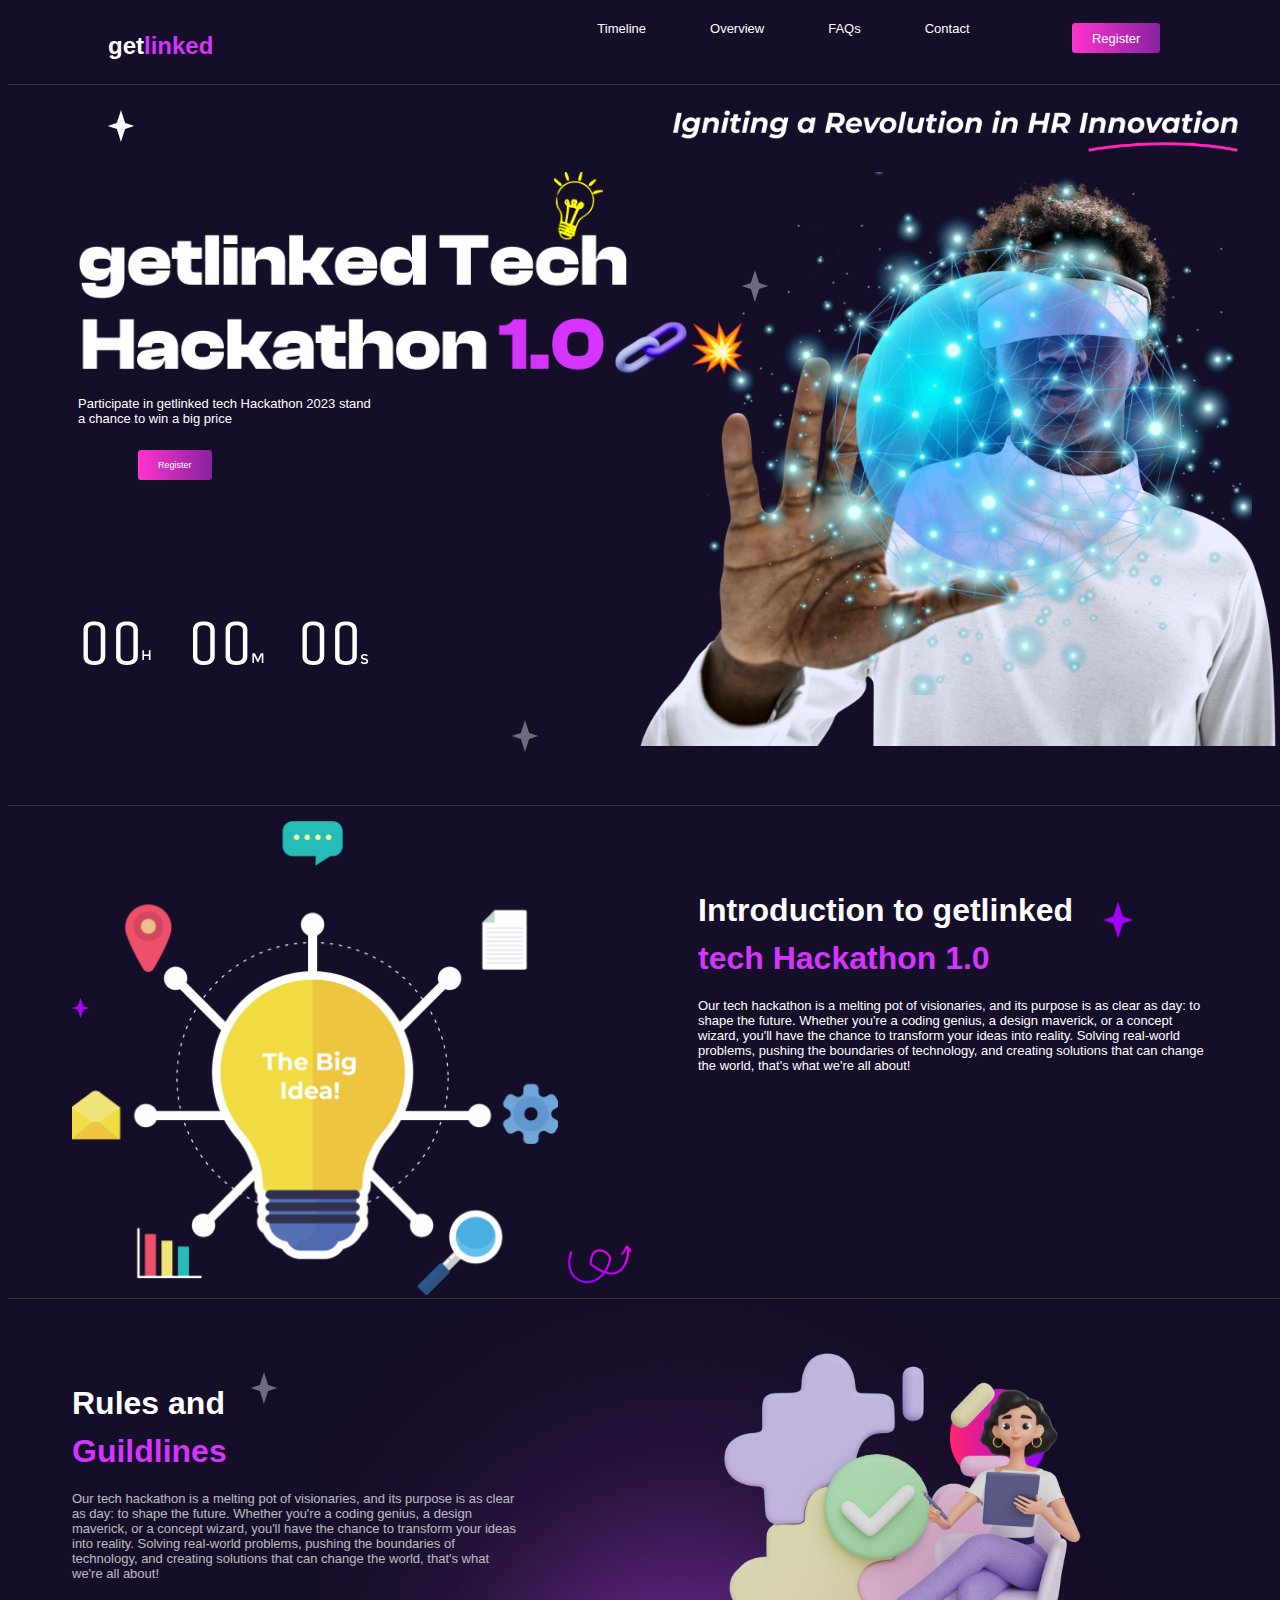
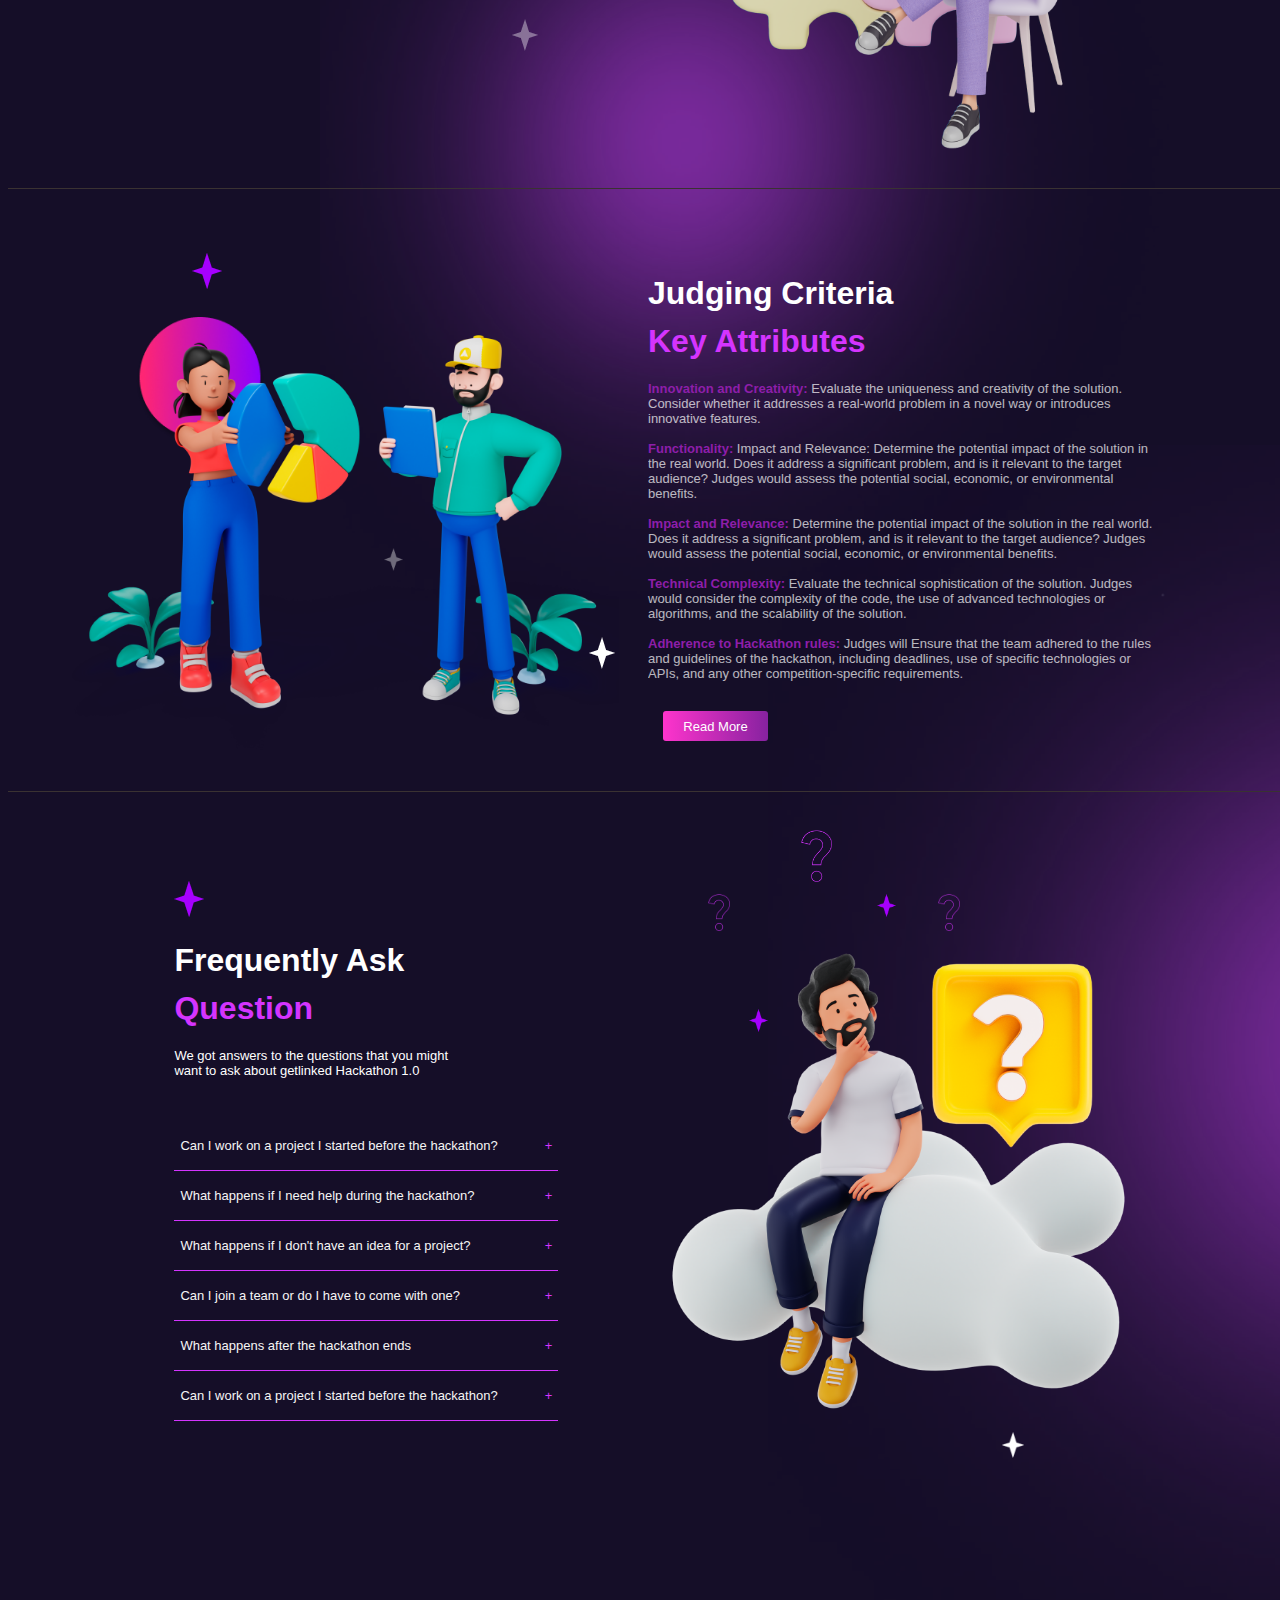
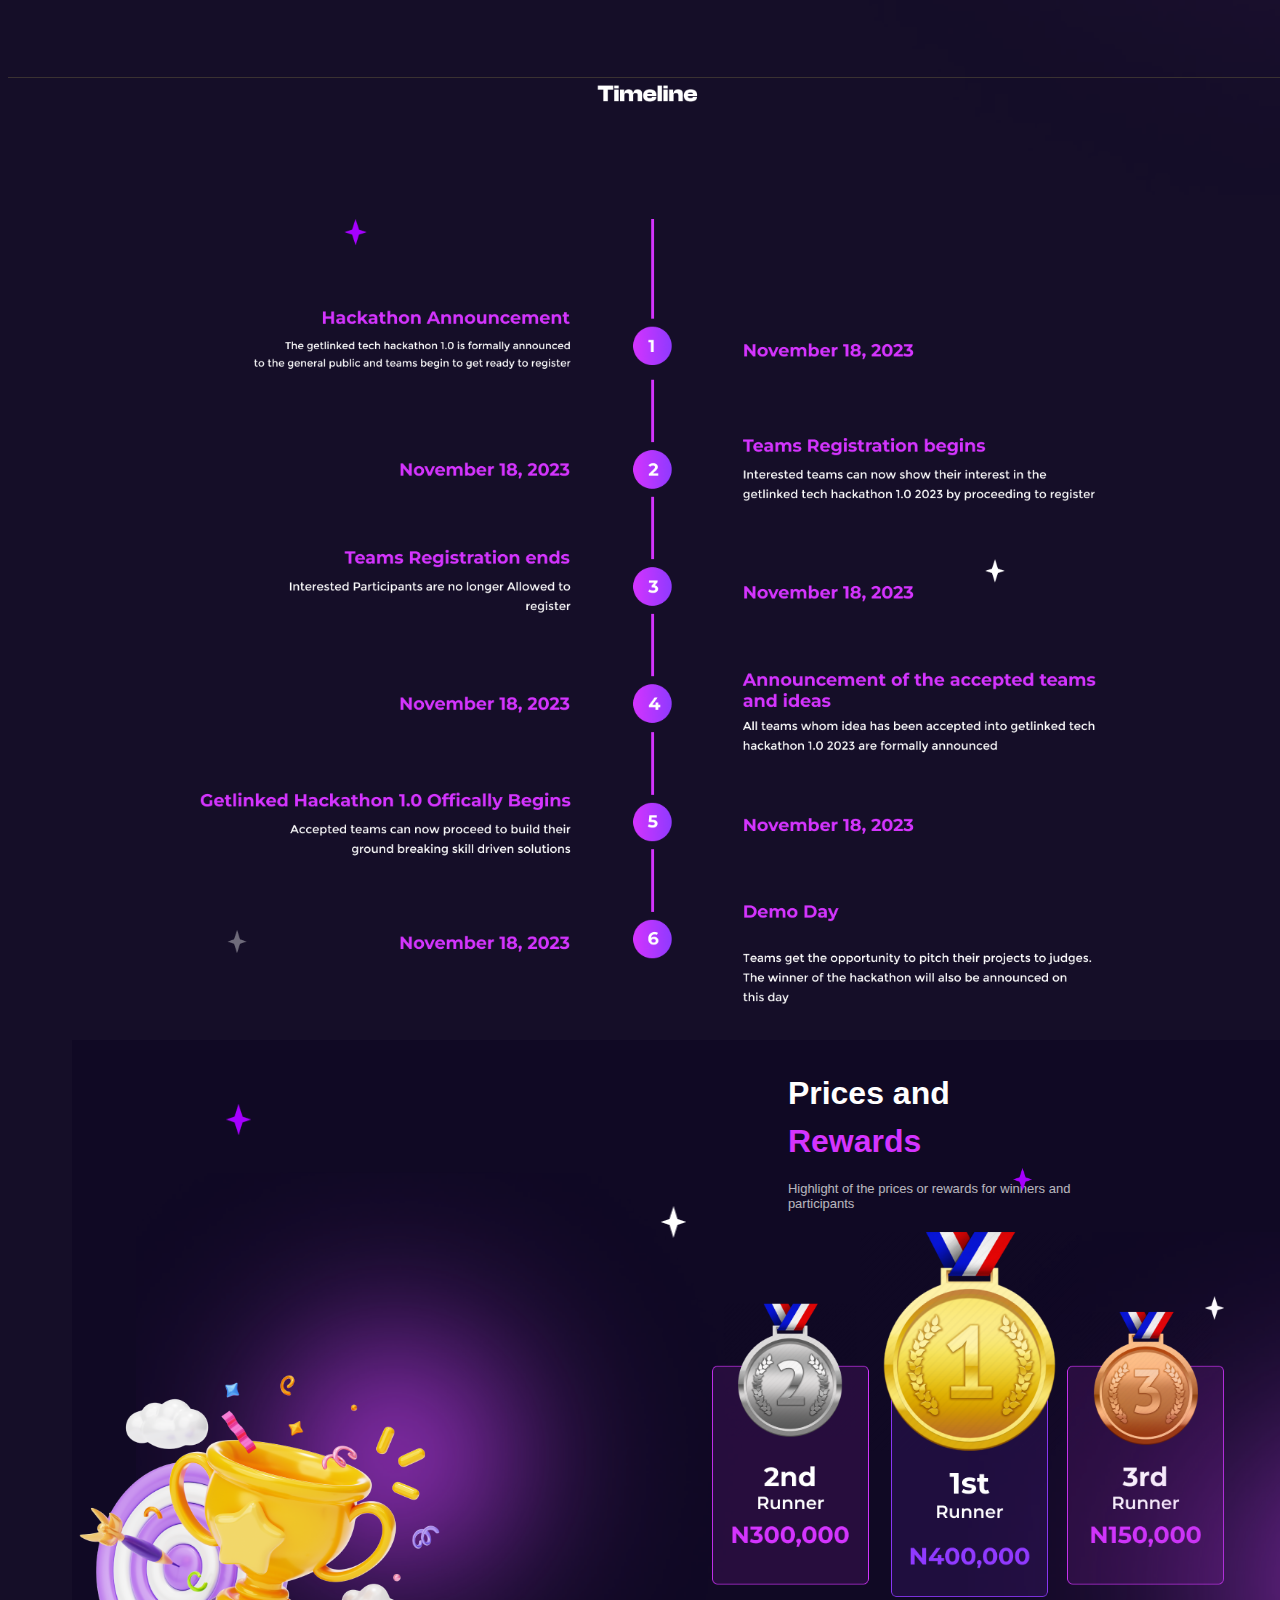
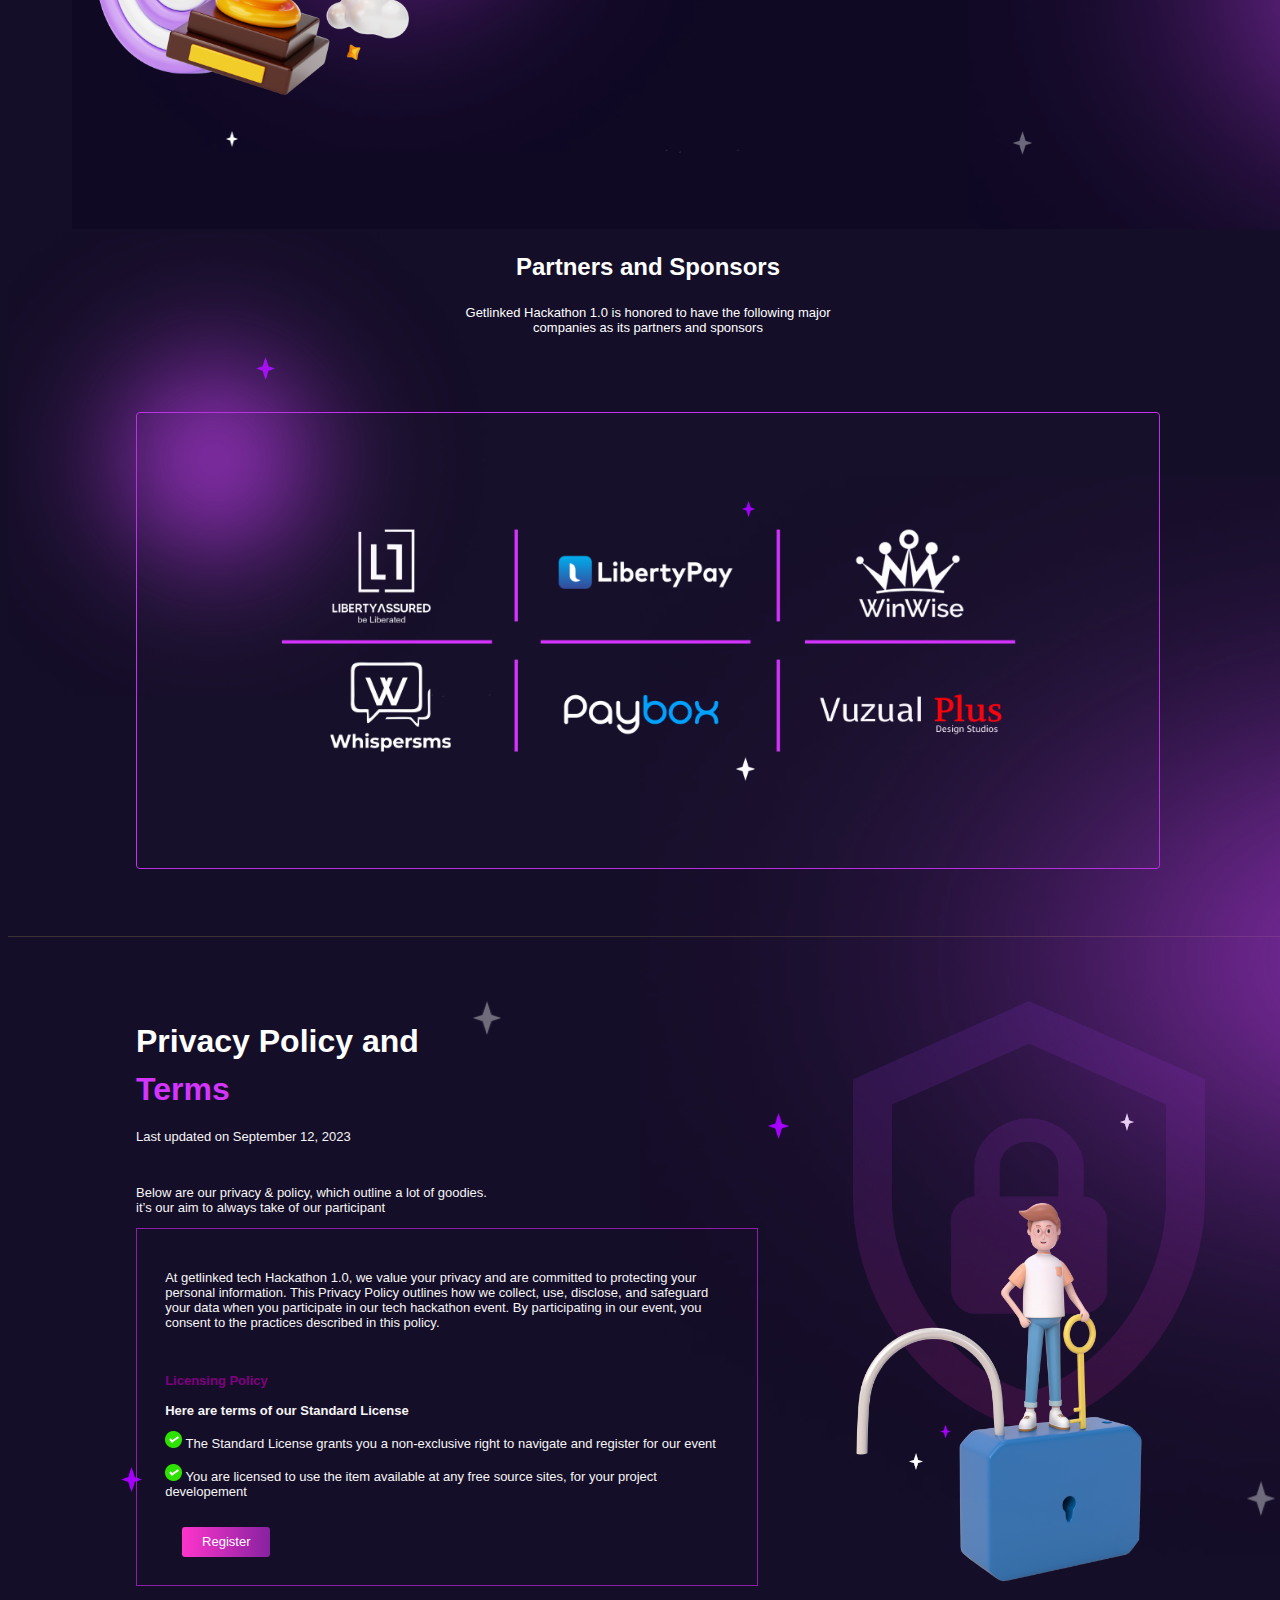
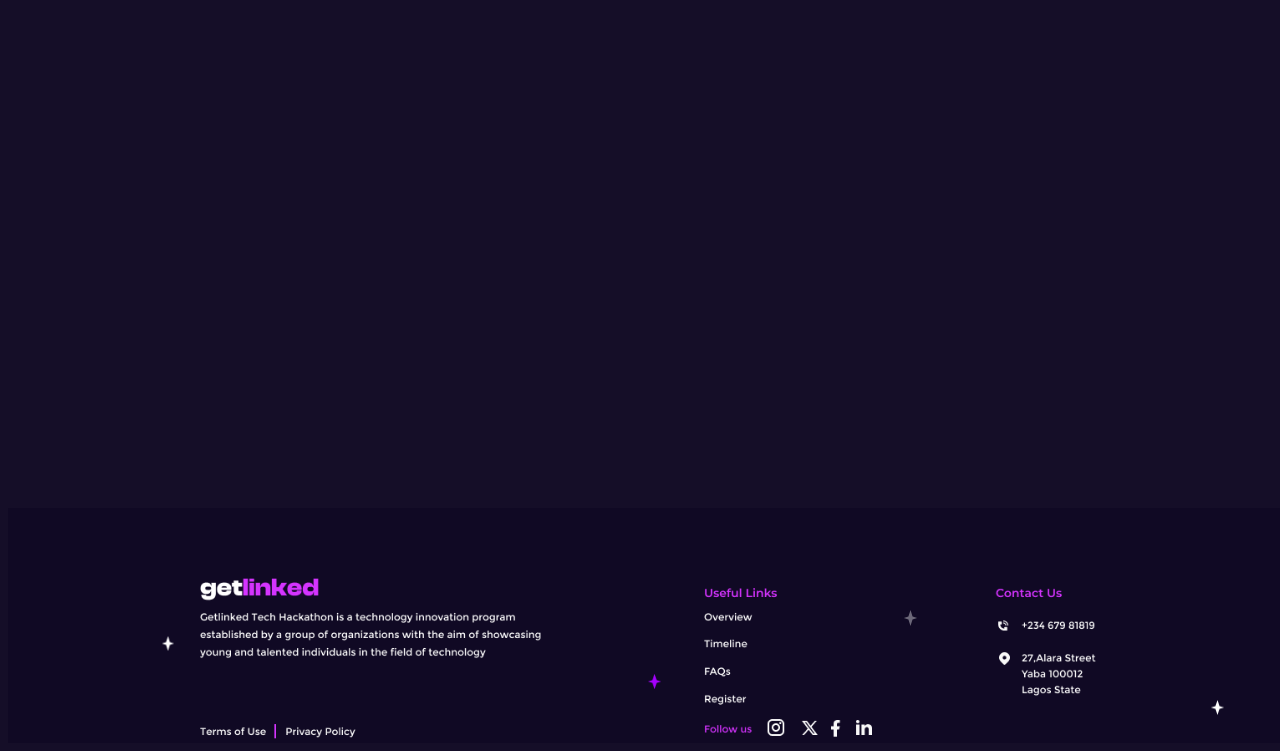
==== index.html @ 44801d58 "Update index.html" ====
<!DOCTYPE html>
<html lang="en">
<head>
    <meta charset="UTF-8">
    <meta name="viewport" content="width=device-width, initial-scale=1.0">
    <title>getlinked</title>
    <link rel="stylesheet" href="index.css">
</head>
<body>
  <Nav class="myNav">
<p class="title">get<span class="title-ext">linked</span></p>
<p id="Timeline">Timeline</p>
<p id="Overview">Overview</p>
<p id="FAQs">FAQs</p>
<p id="Contact">Contact</p>
<button id="Register">Register</button>
<img src="/images/Vector (1).png" id="menu"/>
  </Nav>
  <div class="afterNav--1">
    <span>
    <img src="/images/Igniting a Revolution in HR Innovation.png" class="afterNav--1-img-1"/>
    <img src="/images/star (2).png"/>
   </span><br>
    <img src="/images/Vector 4.png" width="150px" style="float:right" id="vector1"/>
  </div>

  <div class="afterNav--2">
    <img src="/images/Image 1.png" class="afterNav--2--img1"/>
    <img src="/images/man-wearing-smart-glasses-touching-virtual-screen 1.png" class="afterNav--2--img2"/>
    <img src="/images/Title.png" class="afterNav--2--img3"/>
    <p class="afterNav--2--para1">
        Participate in getlinked tech Hackathon 2023 stand<br>
        a chance to win a big price
    </p>
    <button id="afterNav--2--btn1">Register</button><br>
    <img src="/images/star (1).png" class="afterNav--2--img5"/>
    <img src="/images/star (1).png" class="afterNav--2--img6"/>
    <img src="/images/Countdown time.png" class="afterNav--2--img4"/>
  </div>


  <div class="afterNav--3">
<span class="afterNav--3--span1">   
<p class="afterNav--3--para1">Introduction to getlinked <img src="/images/star pu.png" class="afterNav--3--img3"/>
<p class="afterNav--3--para2">tech Hackathon 1.0</p></p>
<p class="afterNav--3--para3">Our tech hackathon is a melting pot of visionaries, and its purpose is as
    clear as day: to shape the future. Whether you're a coding genius, a 
    design maverick, or a concept wizard, you'll have the chance to transform 
    your ideas into reality. Solving real-world problems, pushing the boundaries
    of technology, and creating solutions that can change the world,
    that's what we're all about!</p>
</span>
<img src="/images/star pu.png" class="afterNav--3--img-1"/>
<img src="/images/The big idea.png" class="afterNav--3--img1"/>
<img src="/images/arrow.png" class="afterNav--3--img2"/>
  </div>

  <div class="afterNav--4">
    <span class="afterNav--4--span1">   
        <p class="afterNav--4--para1">Rules and <img src="/images/star (1).png" class="afterNav--4--img1"/>
        <p class="afterNav--4--para2">Guildlines</p></p>
        <p class="afterNav--4--para3">
            Our tech hackathon is a melting pot of visionaries, and its purpose is as
            clear as day: to shape the future. Whether you're a coding genius, a 
            design maverick, or a concept wizard, you'll have the chance to transform 
            your ideas into reality. Solving real-world problems, pushing the boundaries
            of technology, and creating solutions that can change the world,
            that's what we're all about! 
        </p>
        </span>
        <img src="/images/Purple-Lens-Flare-PNG (2).png" class="bgFade-1"/>
        <img src="/images/Ellipse 2.png" class="afterNav--4--img3"/>
        <img src="/images/7450159 1.png" class="afterNav--4--img2"/>
        <img src="/images/star (1).png" class="afterNav--4--img4"/>
    </div>

  <div class="afterNav--5">
    <span class="afterNav--5--span1">   
        <p class="afterNav--5--para1">Judging Criteria 
        <p class="afterNav--5--para2">Key Attributes</p></p>
        <strong class="strong">Innovation and Creativity:</strong>
        <span class="strong--para"> Evaluate the uniqueness and creativity of the
            solution. Consider whether it addresses a real-world problem in a novel 
            way or introduces innovative features.</span><br><br>
        <strong class="strong">Functionality:</strong>
        <span class="strong--para">
            Impact and Relevance: Determine the potential impact of the solution 
in the real world. Does it address a significant problem, and is it relevant 
to the target audience? Judges would assess the potential social, 
economic, or environmental benefits.
        </span><br><br>
        <strong class="strong">Impact and Relevance:</strong>
        <span class="strong--para">
         Determine the potential impact of the solution 
            in the real world. Does it address a significant problem, and is it relevant 
            to the target audience? Judges would assess the potential social, 
            economic, or environmental benefits.  
        </span><br><br>
        <strong class="strong">Technical Complexity:</strong>
        <span class="strong--para">
Evaluate the technical sophistication of the solution. 
Judges would consider the complexity of the code, the use of advanced 
technologies or algorithms, and the scalability of the solution.
        </span><br><br>
        <strong class="strong">Adherence to Hackathon rules:</strong>
        <span class="strong--para">
Judges will Ensure that the team adhered 
to the rules and guidelines of the hackathon, including deadlines, use of 
specific technologies or APIs, and any other competition-specific requirements.
        </span><br><br>
        <button id="Register">Read More</button>
    </span>
    <img src="/images/star (1).png" class="afterNav--5--img5"/>
        <img src="/images/star pu.png" class="afterNav--5--img4"/>
        <img src="/images/Ellipse 2.png" class="afterNav--5--img1"/>
        <img src="/images/8046554 1.png" class="afterNav--5--img2"/>
        <img src="/images/star.png" class="afterNav--5--img3"/>
        <img src="/Purple-Lens-Flare-PNG (13).png" class="bgFade-2"/>
  </div>
  <div class="afterNav--6">
    <div class="afterNav--6-1">
        <img src="/images/star pu.png" class="afterNav--6--img1"/>
        <img src="/images/_.png" class="afterNav--6--img2"/>
        <img src="/images/_.png" class="afterNav--6--img3"/>
        <img src="/images/star pu.png" class="afterNav--6--img4"/>
        <img src="/images/_.png" class="afterNav--6--img5"/>
        <img src="/images/cwok_casual_21 1.png" class="afterNav--6--img6"/>
        <img src="/images/star.png" class="afterNav--6--img7"/>
</div>
    <div class="afterNav--6--span1"> 
        <img src="/images/star pu.png" class="afterNav--6--img(1)"/>  
        <p class="afterNav--6--para1">Frequently Ask 
        <p class="afterNav--6--para2">Question</p></p>
        <p class="afterNav--6--para3">We got answers to the questions that you might<br>
            want to ask about getlinked Hackathon 1.0</p><br><br>
            <span class="afterNav--6--para">
            <button class="afterNav--6--para4">Can I work on a project I started before the hackathon? <span class="plus">+</span></button>
            <button class="afterNav--6--para4">What happens if I need help during the hackathon?  <span class="plus">+</span></button>
            <button class="afterNav--6--para4">What happens if I don't have an idea for a project?  <span class="plus">+</span></button>
            <button class="afterNav--6--para4">Can I join a team or do I have to come with one?  <span class="plus">+</span></button>
            <button class="afterNav--6--para4">What happens after the hackathon ends  <span class="plus">+</span></button>
            <button class="afterNav--6--para4">Can I work on a project I started before the hackathon?  <span class="plus">+</span></button>
            </span>
        </div>
    
  </div>
  <div class="afterNav--7">
    <img src="/images/Timeline.png" class="afterNav--7--img1"/>
  </div>
  <div class="afterNav--8">
    <br><br>
    <div class="afterNav--8--div1">
<div class="afterNav--8--para">
        <p class="afterNav--5--para1">Prices and 
            <p class="afterNav--5--para2">Rewards</p></p>
            <p class="afterNav--4--para3">Highlight of the prices or rewards for winners and<br>
            participants
            </p><br>
            </div>
<img src="/images/9486889 1.png" class="afterNav--8--img1"/>
<img src="/images/Rewards.png" class="afterNav--8-img-2"/>
<img src="/images/Purple-Lens-Flare-PNG (2).png" class="bgFade-3"/>
<img src="/Purple-Lens-Flare-PNG (13).png" class="bgFade-51"/>
<img src="/images/star.png" class="star1"/>
<img src="/images/star.png" class="star2"/>
<img src="/images/star.png" class="star3"/>
<img src="/images/star pu.png" class="star4"/>
<img src="/images/star pu.png" class="star5"/>
<img src="/images/star (1).png" class="star6"/>
    </div>
    <img src="/images/Purple-Lens-Flare-PNG (2).png" class="bgFade-4"/>
    <img src="/images/star pu.png" id="star--1--8"/>
    </div>
    <div>
    <p class="sponsors">Partners and Sponsors</p>
    <p class="sponsors--1">Getlinked Hackathon 1.0 is honored to have the following major<br> 
        companies as its partners and sponsors</p>
        <img src="/Purple-Lens-Flare-PNG (13).png" class="bgFade-5"/>
  
  <div class="afterNav--9">
    <img src="/images/star pu.png" id="star--1--9"/>
    <img src="/images/star.png" id="star--2--9"/>
    <img src="/images/Partner and sponsors section.png" class="afterNav--9-img-1"/>
  </div>
  </div>
  <div class="afterNav--10">
    <img src="/images/star.png" id="star--7--10"/>
    <img src="/images/star (1).png" id="star--5--10"/>
    <img src="/images/star pu.png" id="star--1--10"/>

    <img src="/images/Vector.png" class="afterNav--10--img1"/>
    <p class="afterNav--5--para1">Privacy Policy and
        <p class="afterNav--5--para2">Terms</p></p>
        <img src="/images/08 1.png" class="afterNav--10--img2"/>
        <p>Last updated on September 12, 2023</p><br>

        <p>Below are our privacy & policy, which outline a lot of goodies.<br> 
            it’s our aim to always take of our participant</p>
        <div class="afterNav--10--div1">
            <p>
                At getlinked tech Hackathon 1.0, we value your privacy
and are committed to protecting your personal information.
This Privacy Policy outlines how we collect, use, disclose, 
and safeguard your data when you participate in our tech 
hackathon event. By participating in our event, you consent 
to the practices described in this policy.
            </p><br><br>
            <strong style="color: purple;">Licensing Policy</strong><br><br>
            <strong>Here are terms of our Standard License</strong>
            <p><img src="/images/list terms.png" class="list"/> The Standard License grants you a non-exclusive right to
                navigate and register for our event</p>

                <p><img src="/images/list terms.png" class="list"/> You are licensed to use the item available at any free source
                    sites, for your project developement</p>
                    <button id="Register">Register</button>
        </div>
        <img src="/images/star pu.png" id="star--2--10"/>
        <img src="/images/star pu.png" id="star--3--10"/>
        <img src="/images/star (1).png" id="star--4--10"/>
        <img src="/images/star.png" id="star--6--10"/>
  </div>


  <div class="afterNav--11">
    <img src="/images/star.png" id="star--1--11"/>
    <img src="/images/star.png" id="star--2--11"/>
    <img src="/images/star pu.png" id="star--3--11"/>
    <img src="/images/star (1).png" id="star--4--11"/>
<img src="/images/Footer contents.png" class="afterNav--11--img1"/><br>
<small>All rights reserved. &copy;getlinked Ltd.</small>
  </div>
</body>
</html>
---- index.css ----
*{
    color:whitesmoke;
    font-family:Arial, Helvetica, sans-serif;
    font-size: small;
}
body{
    background-color: #150E28;
    width: 100%;
    overflow-x: hidden;
}
body>div{
    max-width: 100%;
    overflow-y: hidden;
}
.myNav{
    display: flex;
    flex-direction: row;
    border-bottom: 0.001px solid rgb(58, 50, 50);
}
.title{
margin-left: 100px;
font-weight: bolder;
font-size: x-large;
color: #fff;


}
.title>span{
    color: #D434FE;
    font-size: x-large;
}
#Timeline, #Overview, #FAQs, #Contact, #Register{
    margin-right: 5%;
    color:#fff
}
#Timeline{
    margin-left: 30%;
}
#Register{
    padding-left: 20px;
    padding-right: 20px;
    height: 30px;
    margin-top: 15px;
    background-image: linear-gradient(
        90deg,
        #fe34cc,
        #8722a0
    );
    border: none;
    border-radius: 3px;
    margin-left:3% ;
}
.afterNav--1{
    margin-top: 25px;
    margin-left: 100px;
    padding-right: 50px;
    line-height: 0.1;
}
.afterNav--1-img-1{
    float:right;
    width:50%;
}
.afterNav--2--img6{
    position: absolute;
    left: 40%;
    top:80%;
}
.afterNav--2{
    /*background-image: url("/images/man-wearing-smart-glasses-touching-virtual-screen\ 1.png");
    background-position: right;
    background-repeat: no-repeat;
    background-size: 40%;
    padding-top: 200px;*/
    padding-top: 20px;
    padding-left: 70px;
    border-bottom: 0.001px solid rgb(58, 50, 50);
  
}
.afterNav--2--img1{
    width: 45%;
    height: auto;
    float: right;
    z-index: 1;
    position: inherit;
    margin-right: 3%;
    
    
}
.afterNav--2--img2{
    width: 50%;
    height: auto;
    position: absolute;
    right:0;
    z-index: -1;
}
.afterNav--2--img3{
    width:52%;
    height: auto;
    z-index: -2;
    position: absolute;
}
.afterNav--2--img5{
    position: absolute;
    width: 2%;
    right: 40%;
    z-index: 4;
    top:30%;

}
#afterNav--2--btn1{
    padding-left: 20px;
    padding-right: 20px;
    height: 30px;
    background-image: linear-gradient(
        90deg,
        #fe34cc,
        #8722a0
    );
    border: none;
    border-radius: 3px;
    z-index: -1;
    margin-top: 23%;
    margin-left:60px ;
    color: #fff;
    font-size: xx-small;
}
.afterNav--2--para1{
    color: #fff;
    z-index: 1;
   margin-top: 17.5%;
   font-size: small;
   position: absolute;
}
.afterNav--2--img4{
    margin-top: 10%;
    margin-bottom: 9.6%;
}
.afterNav--3--span1{
   max-width: 40%;
   position: absolute;
   right: 70px;
   margin-top: 5%;
}
.afterNav--3--para2, .afterNav--4--para2, .afterNav--5--para2, .afterNav--6--para2{
    color: #D434FE;
}
.afterNav--3--para1,.afterNav--3--para3, .afterNav--4--para1, .afterNav--4--para3, .afterNav--5--para1,.afterNav--6--para1,.afterNav--6--para3{
    color: #fff;
}
.afterNav--3--para1,.afterNav--3--para2, .afterNav--4--para1, .afterNav--4--para2, .afterNav--5--para1, .afterNav--5--para2,
.afterNav--6--para1, .afterNav--6--para2{
    font-weight: bolder;
    font-size: xx-large;
    line-height: 0.5;
}
.afterNav--3--img-1{
    position: absolute;
    margin-top: 15%;
    width: 1.3%;
}
.afterNav--3--img1{
    width:40%;
    height: 60%;
    padding-top: 15px;
}
.afterNav--3--img3{
    position: absolute;
    right: 15%;
}
.afterNav--3{
    border-bottom: 0.001px solid rgb(58, 50, 50);
    padding-left: 5%;
}
.afterNav--4--span1{
    max-width: 35%;
    position: absolute;
    margin-top: 5%;
 }
.afterNav--4{
    border-bottom: 0.1px solid rgb(58, 50, 50);
    padding-left: 5%;
 }
 .afterNav--4--img1{
    position: absolute;
    top:4%;
    left: 40%;
 }
 .afterNav--4--img2{
margin-left: 50%;
width:40%;
height: auto;
 }
 .afterNav--4--img3{
    position: absolute;
    z-index: -3;
    right: 18%;
    margin-top: 7%;
    width: 8%;
 }
 .afterNav--4--img4{
    position: absolute;
    z-index: 4;
    left: 40%;
    margin-top: 25%;
 }
 .afterNav--4--para3{
font-family:Arial, Helvetica, sans-serif;
opacity: 0.7;
     }
 .afterNav--5--span1{
position:absolute;
width: 40%;
margin-left:45%;
max-width: 60%;
margin-top: 5%;
padding-right: 5%;
 }
.strong{
    color: #8e1eaa;
    font-weight: bold;
}
.strong--para{
    color: #fff;
    opacity: 0.7;
}
.afterNav--5--img1{
    position: absolute;
    z-index: -1;
    margin-left: 5%;
    margin-top: 10%;
    width: 10%;
}
.afterNav--5--img2{
    margin-top: 12%;
    width: 45%;
}
.afterNav--5{
    border-bottom: 0.1px solid rgb(58, 50, 50);
    padding-left: 5%;
}
.afterNav--5--img3{
    margin-top: 35%;
    left:46%;
    position: absolute;
    z-index: 4;
}
.afterNav--5--img4{
    position: absolute;
    z-index: 4;
    left:15%;
    margin-top: 5%;
}
.afterNav--5--img5{
    position: absolute;
    z-index: 4;
    left:30%;
    margin-top: 28%;
    width: 1.5%;
}
.afterNav--6--span1{
    width: 30%;
    margin-left: 13%;
    margin-top: 7%;
    height: 50%;
    margin-bottom: 20%;
 }
 .afterNav--6--img6{
    width: 40%;
    height: auto;
    margin-right: 10%;
    margin-top: 10%;
    float: right;
 }

 .afterNav--6--img1{
    position: absolute;
    right: 40%;
    margin-top: 17%;
    width: 1.5%;
    height: auto;
 }
 .afterNav--6--img2{
    position: absolute;
    right: 43%;
    margin-top: 8%;
    width:1.7%;
 }
 .afterNav--6--img3{
    position: absolute;
    right: 35%;
    margin-top: 3%;
    width:2.4%; 
 }
 .afterNav--6--img4{
    position: absolute;
    right: 30%;
    margin-top: 8%;
    width: 1.5%;
    height: auto; 
 }
 .afterNav--6--img5{
    position: absolute;
    right: 25%;
    margin-top: 8%;
    width: 1.7%;
    height: auto;
 }
 .afterNav--6--para{
    color: #fff;
 }
 .afterNav--6--img7{
    position: absolute;
    right: 20%;
    margin-top: 50%;
    width: 1.7%;
    height: auto;
 }
 .afterNav--7{
    border-top: 0.1px solid rgb(58, 50, 50);
 }

.afterNav--7--img1{
    width: 70%;
    margin-left: 15%;
}
.afterNav--8--div1{
    background-color: #100924;
    width: 100%;
    margin-left: 5%;
    z-index: -4;
    position: sticky;

}
.afterNav--8{
    overflow-x: hidden;
}
.sponsors{
    font-weight: bolder;
    color: #fff;
    text-align: center;
    font-size: x-large;
}
.sponsors--1{
    font-size: small;
    text-align: center;
    color: #fff;
}
.bgFade-1{
    width: 70%;
    height: 100%;
    z-index: -3;
    position: absolute;
    left: 25%;
    margin-bottom: 70%;
   
}
.bgFade-2{
    width: 40%;
    height: 150%;
    z-index: -3;
    position: absolute;
   right: 0;
   margin-top: 20%;
}
.bgFade-3{
    z-index: -3;
    position: absolute;
    left: 0;
    width: 50%;
    margin-left: 5%;
    margin-top: 10%;
   
}
.bgFade-4{
    z-index:3;
    position: absolute;
    width: 40%;

    
}
.bgFade-5{
    z-index:3;
    width: 50%;
    height: 120%;
    right: 0;
    position: absolute;
    margin-top: 10%;
}
.bgFade-51{
    position: absolute;
    z-index:3;
    width: 30%;
    height: 100%;
    right: 0;
    margin-top: 15%;
}
.afterNav--8--img1{
    width: 30%;
    height: auto;
    margin-top:25% ;
}
.afterNav--6--para4{
    background-color: inherit;
    border: none;
    height: 50px;
    border-bottom: 1px solid #D434FE;
    outline: none;
    width: 100%;
    text-align: left;
}
.plus{
    color: #D434FE;
    float:right;
}
.afterNav--8-img-2{
    margin-top: 15%;
    width: 40%;
    height: auto;
    float: right;
    margin-right: 10%;
}
.afterNav--8--para{
    margin-top: 1%;
    position: absolute;
    right: 22%;
}
.afterNav--8--div1{
    padding-bottom: 10%;
}
.afterNav--9-img-1{
    width: 80%;
    margin-left: 10%;
    margin-top: 5%;
}
.afterNav--9{
    border-bottom: 0.1px solid rgb(58, 50, 50);
    padding-bottom: 5%; 
}
.afterNav--11--img1{
    margin-top: 5%;
    width: 70%;
    margin-left: 15%;
}
.afterNav--10--div1{
    border:1px solid #8e1eaa;
    width: 40%;
    padding: 2%;
    position: absolute;
}
.afterNav--10{
    padding-left: 10%;
    margin-bottom: 40%;
   
}
.afterNav--10--img2{
    z-index: 2;
    width: 25%;
    float: right;
    height: auto;
    margin-right: 20%;
    margin-top: 3%;
}
.afterNav--10--img1{
    position: absolute;
    z-index: -2;
    width: 25%;
    right:0;
    height: auto;
    margin-right: 15%;
}
.afterNav--10{
    margin-top: 5%;
    max-height: 2%;
    overflow-y: hidden;
    position: relative;
    width: 100%;
}
.afterNav--11{
    background-color: #100924;
    height: 2%;
    overflow-y: hidden;
    position: relative;
    width: 100%;
}
.star6{
    position: absolute;
    width: 1.5%;
    right: 25%;
    margin-top: 54%;
}
.star1{
    position: absolute;
    width: 1%;
    left: 12%;
    margin-top: 54%;
}
.star2{
    position: absolute;
    width: 2%;
    left: 46%;
    margin-top: 13%;
}
.star4{
    position: absolute;
    width: 1.5%;
    right: 25%;
    margin-top: 10%;
    z-index: 2;
}
.star5{
    position: absolute;
    width: 2%;
    left: 12%;
    margin-top: 5%;
}
.star3{
    position: absolute;
    width: 1.5%;
    right: 10%;
    margin-top: 20%;
}
#star--1--8{
    position: absolute;
    width: 1.5%;
    left: 20%;
    margin-top: 10%;
}
#star--1--9{
    position: absolute;
    width: 1%;
    right: 41%;
    margin-top: 12%;
    z-index: 2;
}
#star--2--9{
    position: absolute;
    width: 1.5%;
    right: 41%;
    margin-top: 32%;
    z-index: 2;
}
#star--6--10{
    position: absolute;
    width: 1%;
    right: 35%;
    margin-top: 16%;
    z-index: 2;   
}
#star--7--10{
    position: absolute;
    width: 1%;
    right: 20%;
    margin-top: 8%;
    z-index: 2;   
}
#star--5--10{
    position: absolute;
    width: 2%;
    left: 33%;
    margin-top: 0;
    z-index: 2; 
}
#star--1--10{
    position: absolute;
    width: 1.5%;
    left: 54%;
    margin-top: 8%;
    z-index: 2; 
}
#star--2--10{
    position: absolute;
    width: 0.8%;
    right: 33%;
    margin-top: 14%;
}
#star--3--10{
    position: absolute;
    width: 1.5%;
    left: 8%;
    margin-top: 17%;
}
#star--4--10{
    position: absolute;
    width: 2%;
    right: 10%;
    margin-top: 18%;
}
#star--1--11{
    position: absolute;
    width: 1%;
    left: 12%;
    margin-top: 10%;
}
#star--2--11{
    position: absolute;
    width: 1%;
    right: 5%;
    margin-top: 15%;
}
#star--3--11{
    position: absolute;
    width: 1%;
    left: 50%;
    margin-top: 13%;
}
#star--4--11{
    position: absolute;
    width: 1%;
    left: 70%;
    margin-top: 8%;
}
small{
    position: absolute;
    margin-left: 43%;
    font-size: x-small;
    margin-bottom: 2%;
}
#menu{
    display: none;
}
@media(max-width:650px){
    .myNav{
        display: flex;
        flex-direction: row;
        border-bottom: 0.001px solid rgb(58, 50, 50);
        width: 100%;
        overflow-x: hidden;
    } 
    #Timeline, #Overview, #FAQs, #Contact, #Register{
        display: none;
    }
    #menu{
        display: block;
        position:absolute;
        right: 5%;
        width:10%;
        margin-top:5%;
    }
    .afterNav--1-img-1{
    float:right;
    width:80%;
    margin-right:10%;
}
#vector1{
    width:30%;
    float:right;
    margin-right:10%
}
    .afterNav--2--img3{
    width:75%%;
    height: auto;
    z-index: -2;
    position: absolute;
    margin-left:12.5%;
}
    
}
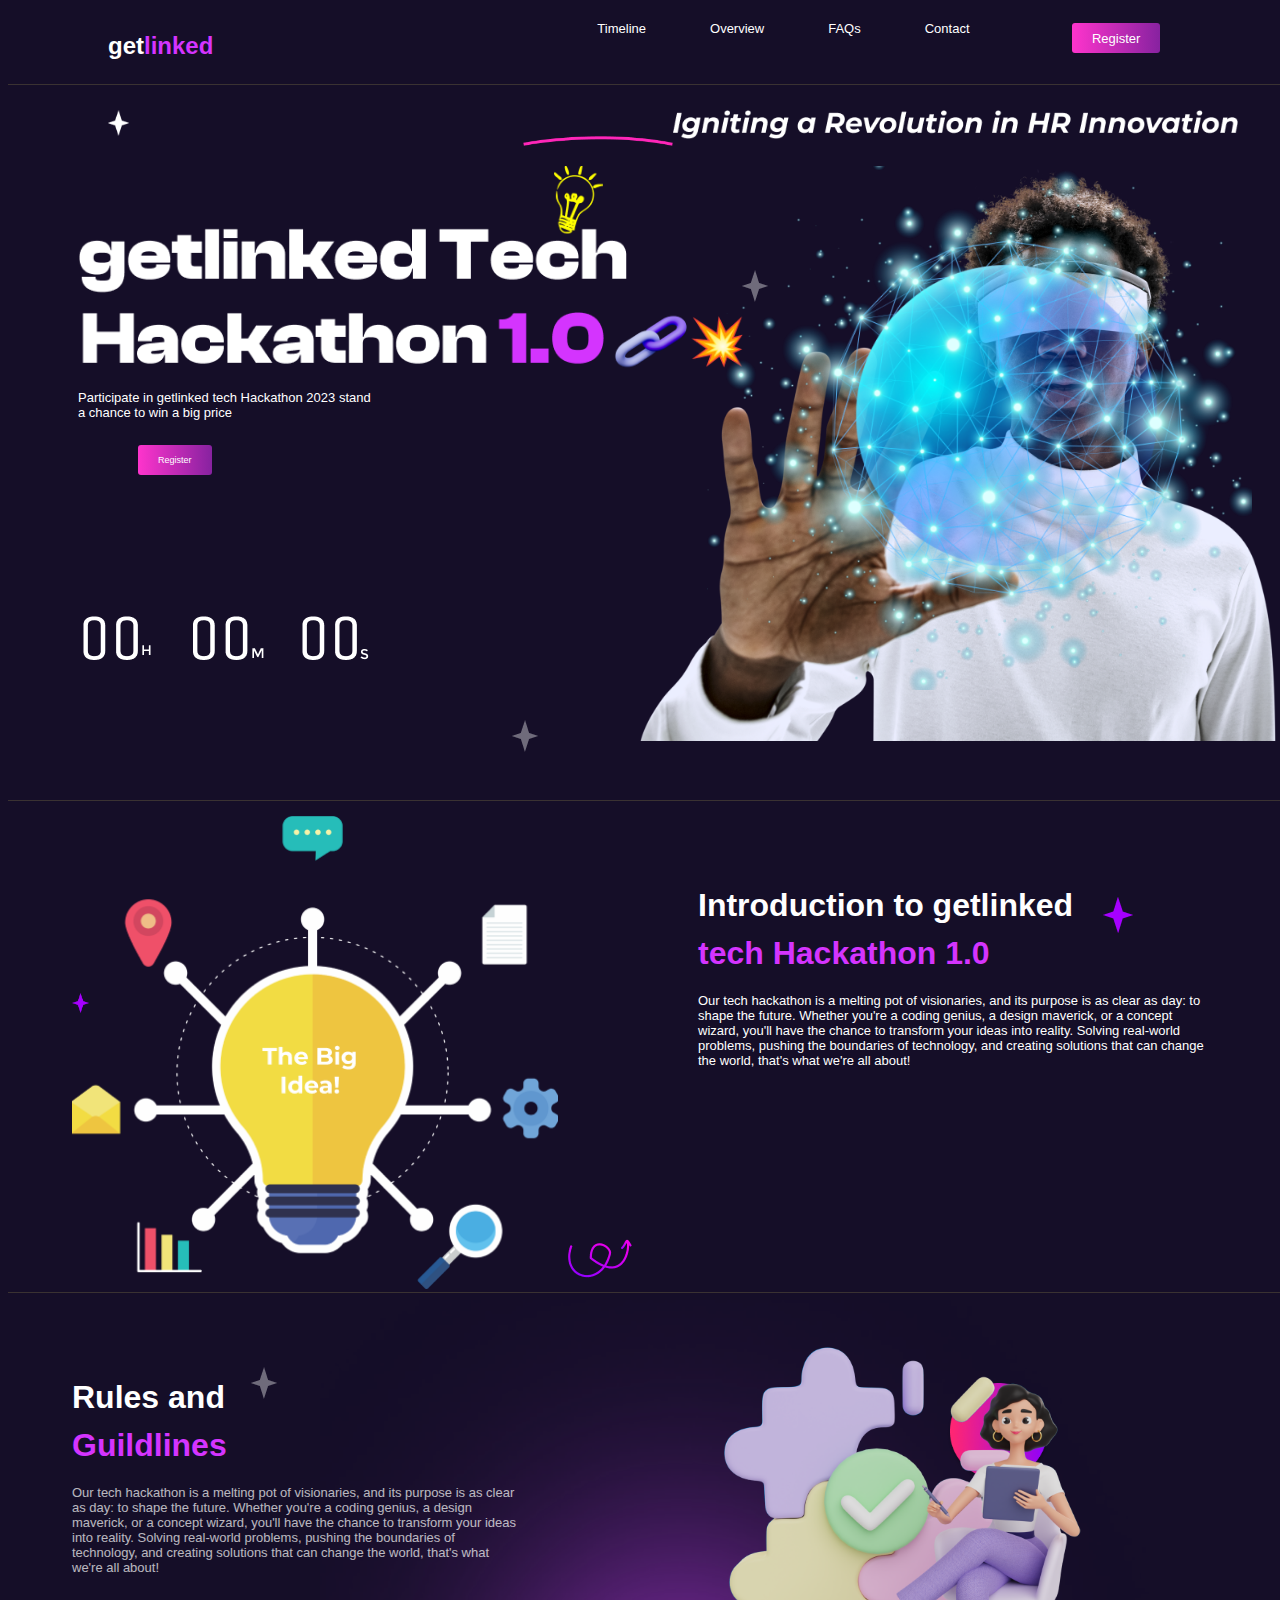
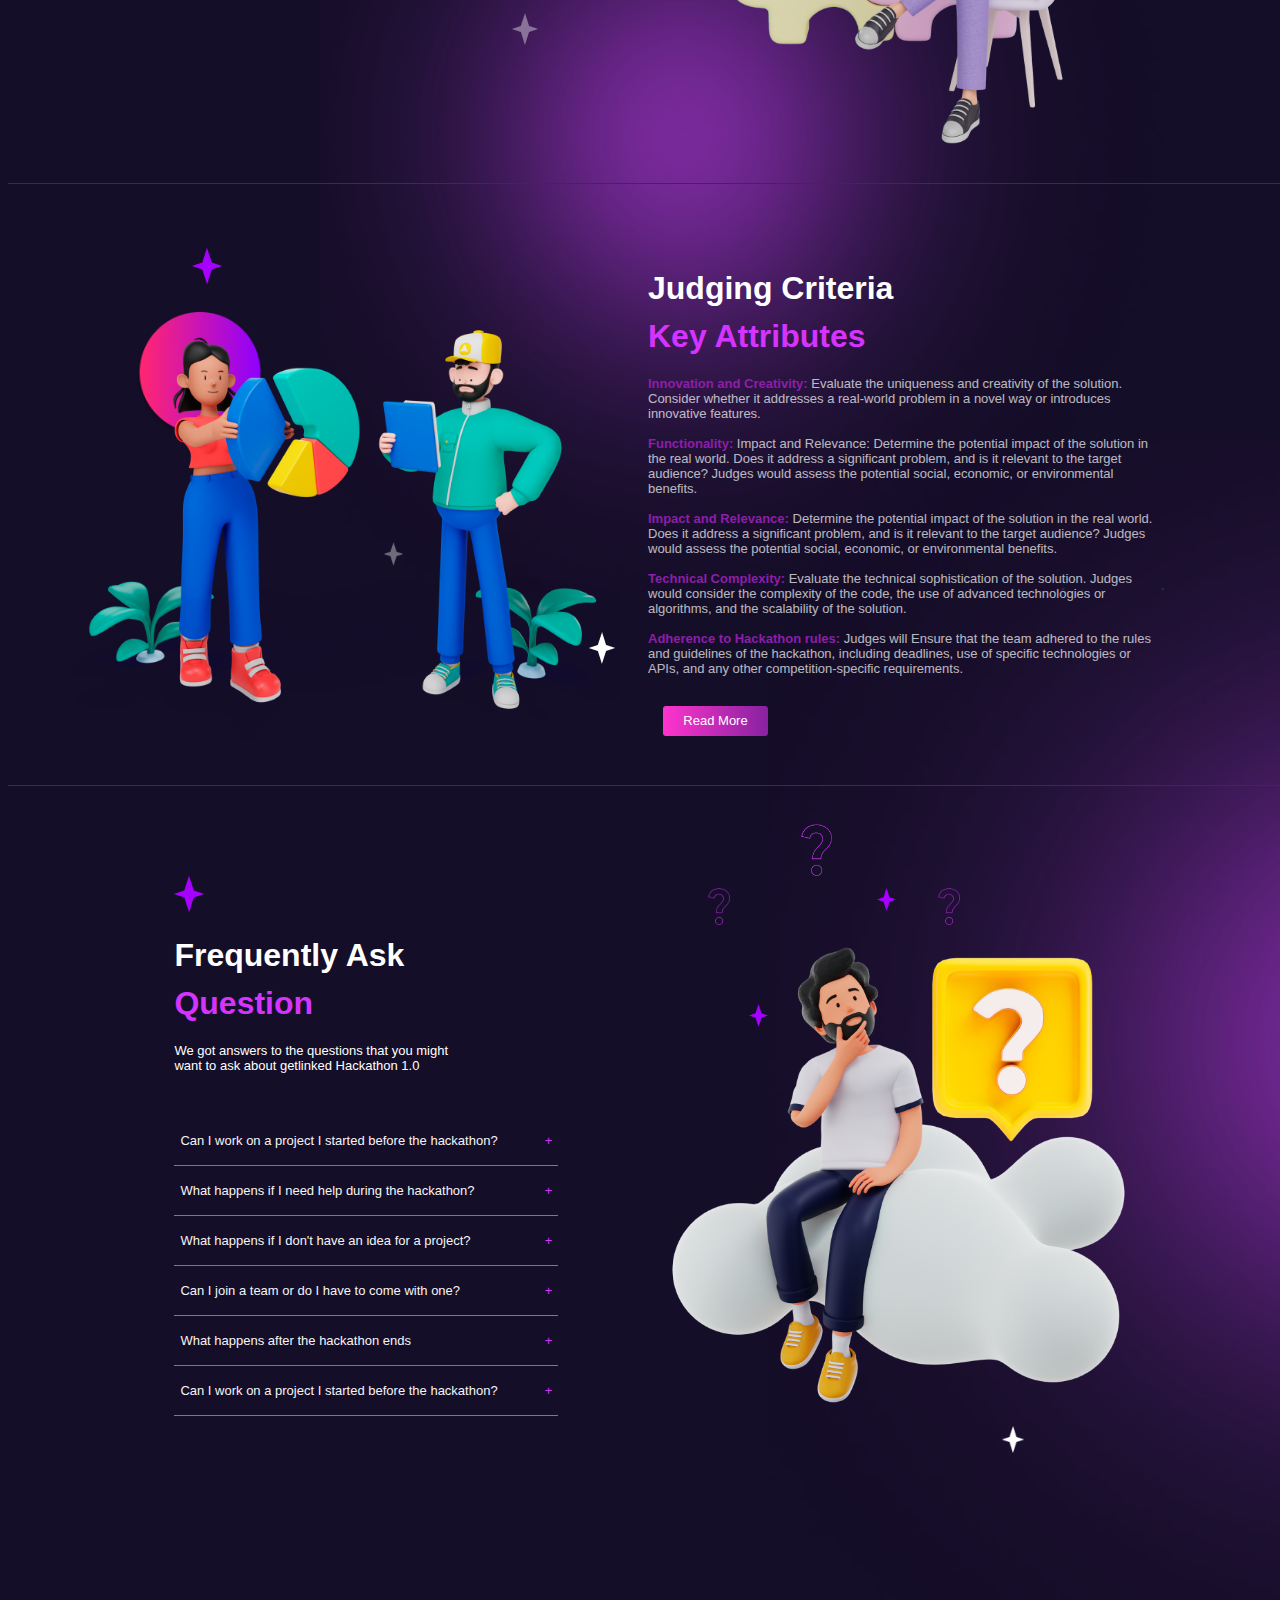
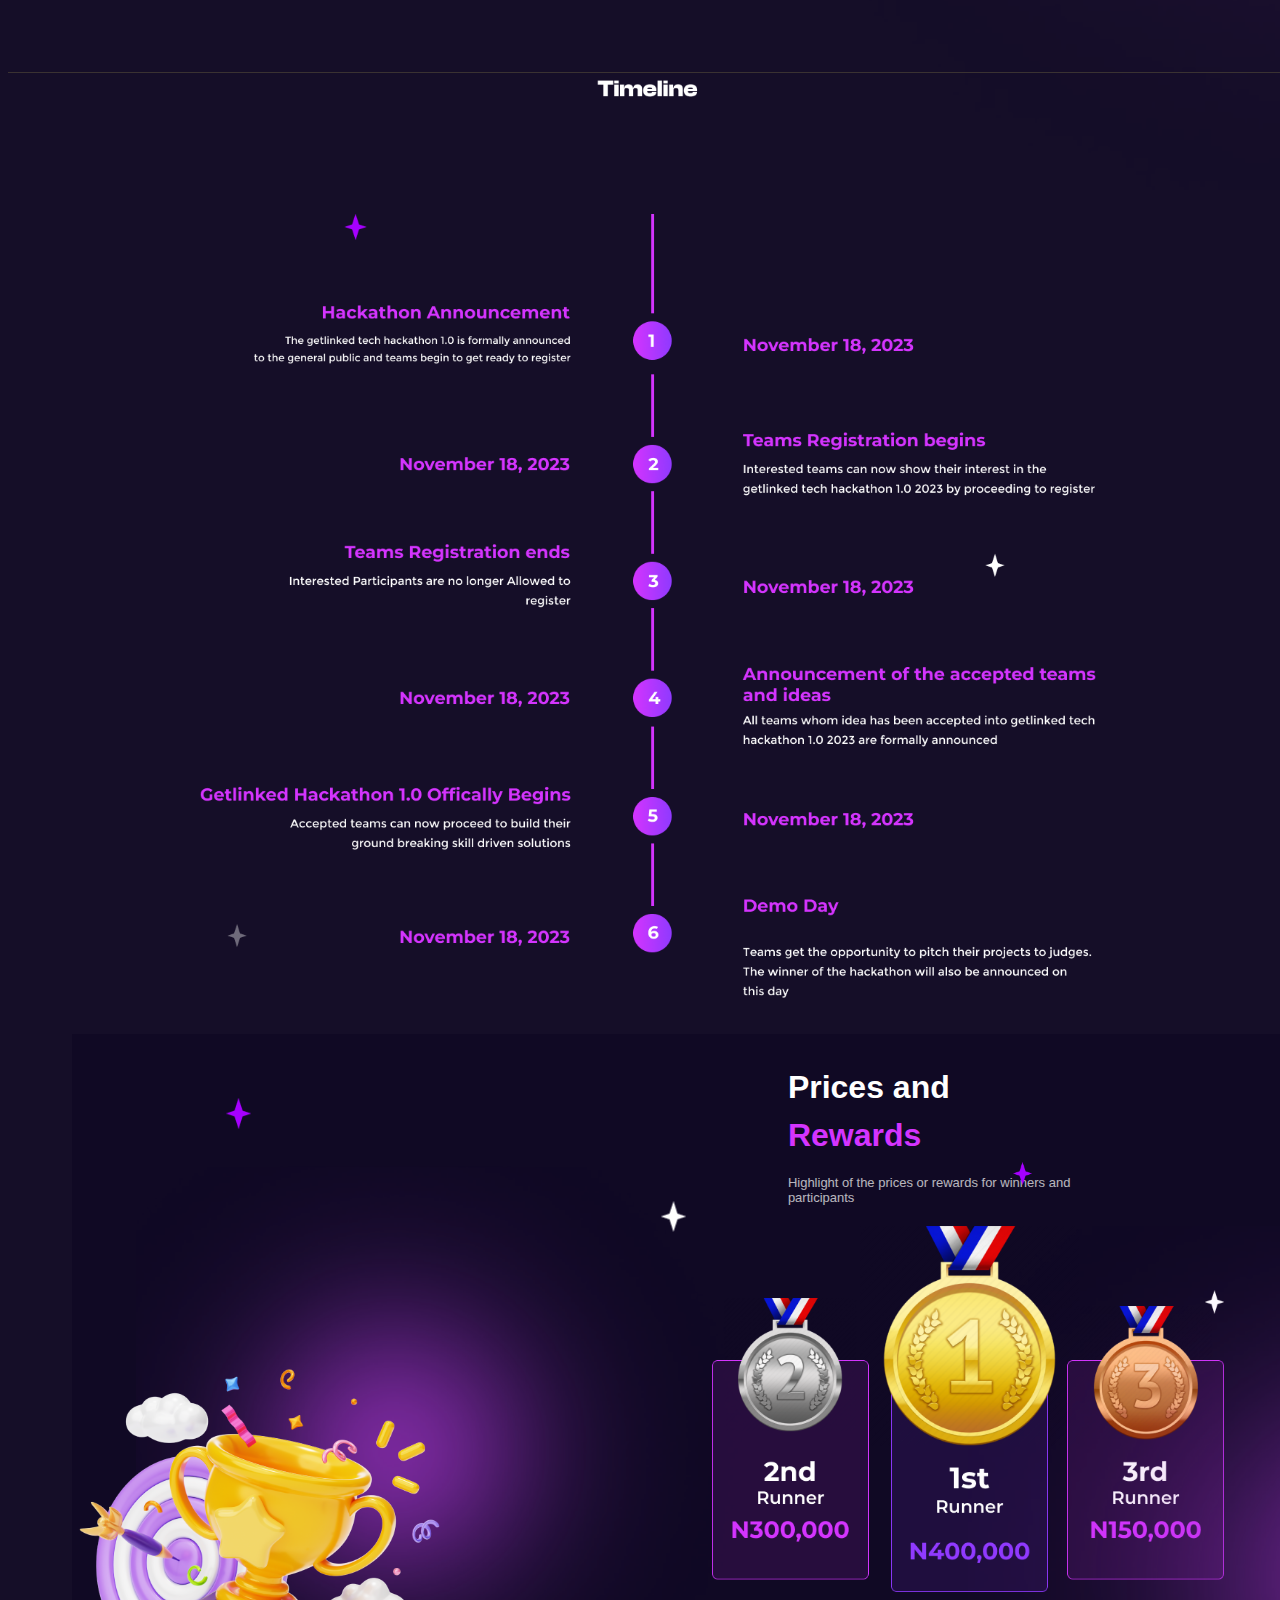
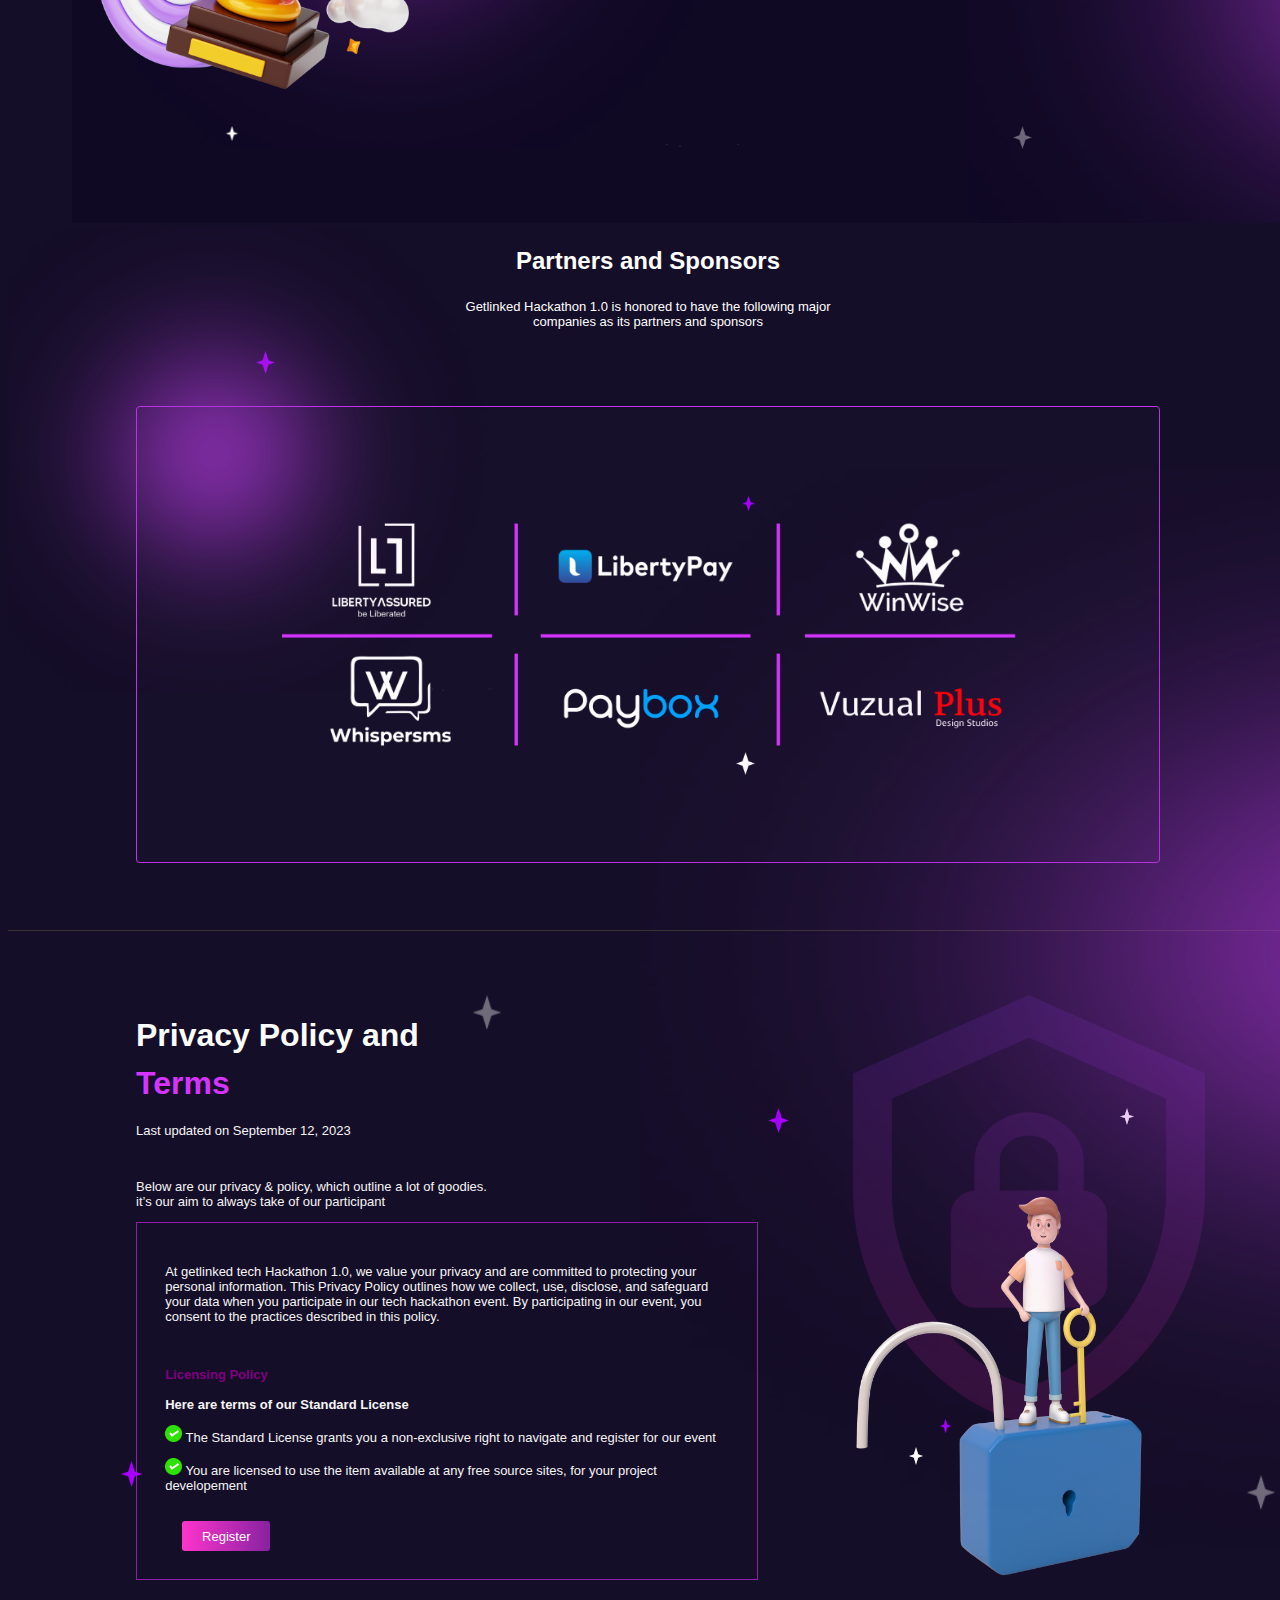
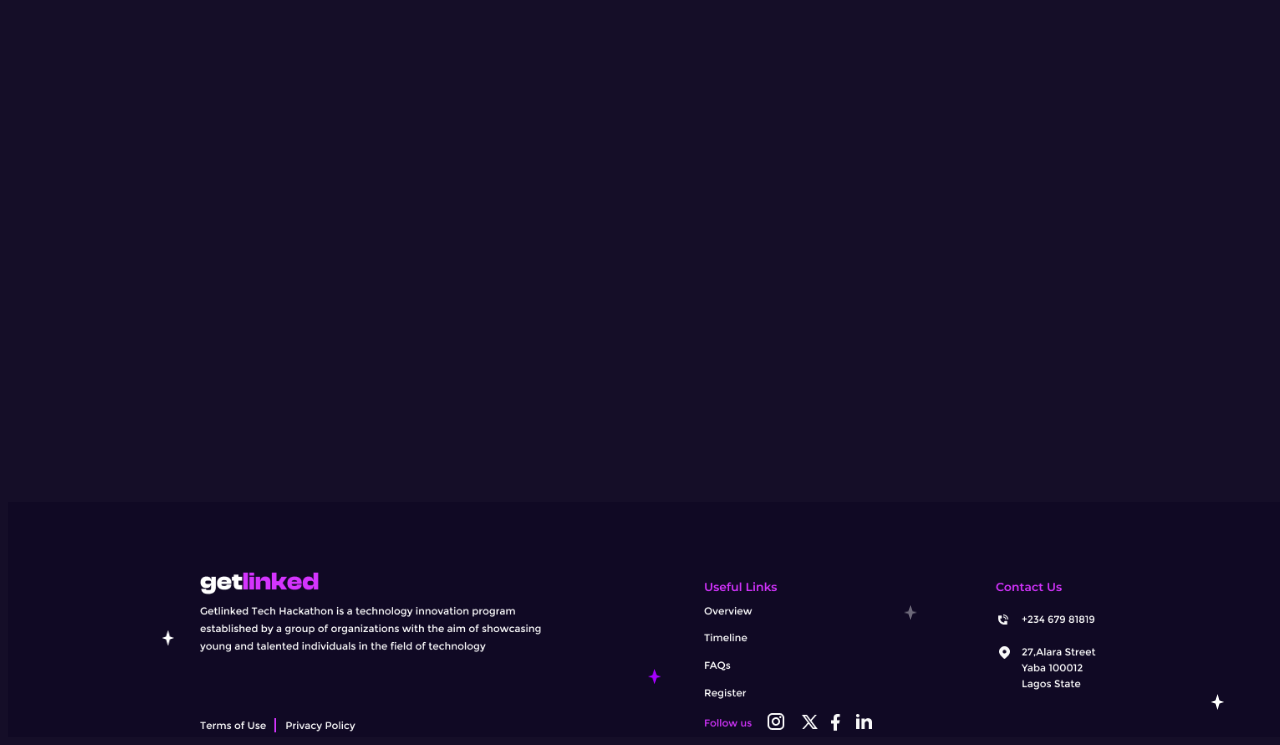
==== commit ffce82a6: "Update index.html" ====
--- a/index.html
+++ b/index.html
@@ -17,9 +17,9 @@
 <img src="/images/Vector (1).png" id="menu"/>
   </Nav>
   <div class="afterNav--1">
-    <span>
+    <span id="span1">
     <img src="/images/Igniting a Revolution in HR Innovation.png" class="afterNav--1-img-1"/>
-    <img src="/images/star (2).png"/>
+    <img src="/images/star (2).png" style="width:1.9%"/>
    </span><br>
     <img src="/images/Vector 4.png" width="150px" style="float:right" id="vector1"/>
   </div>
--- a/index.css
+++ b/index.css
@@ -618,40 +618,632 @@
 #menu{
     display: none;
 }
-@media(max-width:650px){
-    .myNav{
-        display: flex;
-        flex-direction: row;
-        border-bottom: 0.001px solid rgb(58, 50, 50);
-        width: 100%;
-        overflow-x: hidden;
-    } 
-    #Timeline, #Overview, #FAQs, #Contact, #Register{
-        display: none;
-    }
+@media(max-width:750px){
+
+ *{
+    color:whitesmoke;
+    font-family:Arial, Helvetica, sans-serif;
+    font-size: small;
+     width:100%;
+}
+body{
+    background-color: #150E28;
+    width: 100%;
+    overflow-x: hidden;
+}
+body>div{
+    max-width: 100%;
+    overflow-y: auto;
+}
+.myNav{
+    display: flex;
+    flex-direction: row;
+    border-bottom: 0.001px solid rgb(58, 50, 50);
+    width:100%;
+}
+.title{
+margin-left: none;
+font-weight: bolder;
+font-size: x-large;
+color: #fff;
+float:left;
+
+
+}
     #menu{
-        display: block;
-        position:absolute;
-        right: 5%;
-        width:10%;
-        margin-top:5%;
-    }
-    .afterNav--1-img-1{
+    display: block;
+    width:10%;
+}
+.title>span{
+    color: #D434FE;
+    font-size: x-large;
+}
+#Timeline, #Overview, #FAQs, #Contact, #Register{
+    margin-right: none;
+    color:#fff;
+    display:none;
+}
+#Timeline{
+    margin-left: none;
+}
+#Register{
+    padding-left: 20px;
+    padding-right: 20px;
+    height: 30px;
+    margin-top: 15px;
+    background-image: linear-gradient(
+        90deg,
+        #fe34cc,
+        #8722a0
+    );
+    border: none;
+    border-radius: 3px;
+    margin-left:3% ;
+}
+.afterNav--1{
+    margin-top: 25px;
+    margin-left: 100px;
+    padding-right: none;
+    line-height: auto;
+}
+.afterNav--1-img-1{
+    float:none;
+    width:100%;
+}
+#vector1{
+    width:50%;
+}
+.afterNav--2--img6{
+    position: relative;
+    left: 40%;
+    top:80%;
+}
+.afterNav--2{
+    padding-top: 20px;
+    padding-left: 70px;
+    border-bottom: 0.001px solid rgb(58, 50, 50);
+  
+}
+.afterNav--2--img1{
+    width: 45%;
+    height: auto;
+    float: right;
+    z-index: 1;
+    position: inherit;
+    margin-right: 3%;
+    
+    
+}
+.afterNav--2--img2{
+    width: 50%;
+    height: auto;
+    position: relative;
+    right:0;
+    z-index: -1;
+}
+.afterNav--2--img3{
+    width:52%;
+    height: auto;
+    z-index: -2;
+    position: relative;
+}
+.afterNav--2--img5{
+    position: relative;
+    width: 2%;
+    right: 40%;
+    z-index: 4;
+    top:30%;
+
+}
+#afterNav--2--btn1{
+    padding-left: 20px;
+    padding-right: 20px;
+    height: 30px;
+    background-image: linear-gradient(
+        90deg,
+        #fe34cc,
+        #8722a0
+    );
+    border: none;
+    border-radius: 3px;
+    z-index: -1;
+    margin-top: 23%;
+    margin-left:60px ;
+    color: #fff;
+    font-size: xx-small;
+}
+.afterNav--2--para1{
+    color: #fff;
+    z-index: 1;
+   margin-top: 17.5%;
+   font-size: small;
+   position: relative;
+}
+.afterNav--2--img4{
+    margin-top: 10%;
+    margin-bottom: 9.6%;
+}
+.afterNav--3--span1{
+   max-width: 40%;
+   position: relative;
+   right: 70px;
+   margin-top: 5%;
+}
+.afterNav--3--para2, .afterNav--4--para2, .afterNav--5--para2, .afterNav--6--para2{
+    color: #D434FE;
+}
+.afterNav--3--para1,.afterNav--3--para3, .afterNav--4--para1, .afterNav--4--para3, .afterNav--5--para1,.afterNav--6--para1,.afterNav--6--para3{
+    color: #fff;
+}
+.afterNav--3--para1,.afterNav--3--para2, .afterNav--4--para1, .afterNav--4--para2, .afterNav--5--para1, .afterNav--5--para2,
+.afterNav--6--para1, .afterNav--6--para2{
+    font-weight: bolder;
+    font-size: xx-large;
+    line-height: 0.5;
+}
+.afterNav--3--img-1{
+    position: relative;
+    margin-top: 15%;
+    width: 1.3%;
+}
+.afterNav--3--img1{
+    width:40%;
+    height: 60%;
+    padding-top: 15px;
+}
+.afterNav--3--img3{
+    position: relative;
+    right: 15%;
+}
+.afterNav--3{
+    border-bottom: 0.001px solid rgb(58, 50, 50);
+    padding-left: 5%;
+}
+.afterNav--4--span1{
+    max-width: 35%;
+    position: relative;
+    margin-top: 5%;
+ }
+.afterNav--4{
+    border-bottom: 0.1px solid rgb(58, 50, 50);
+    padding-left: 5%;
+ }
+ .afterNav--4--img1{
+    position: relative;
+    top:4%;
+    left: 40%;
+ }
+ .afterNav--4--img2{
+margin-left: 50%;
+width:40%;
+height: auto;
+ }
+ .afterNav--4--img3{
+    position: relative;
+    z-index: -3;
+    right: 18%;
+    margin-top: 7%;
+    width: 8%;
+ }
+ .afterNav--4--img4{
+    position: relative;
+    z-index: 4;
+    left: 40%;
+    margin-top: 25%;
+ }
+ .afterNav--4--para3{
+font-family:Arial, Helvetica, sans-serif;
+opacity: 0.7;
+     }
+ .afterNav--5--span1{
+position:relative;
+width: 40%;
+margin-left:45%;
+max-width: 60%;
+margin-top: 5%;
+padding-right: 5%;
+ }
+.strong{
+    color: #8e1eaa;
+    font-weight: bold;
+}
+.strong--para{
+    color: #fff;
+    opacity: 0.7;
+}
+.afterNav--5--img1{
+    position: relative;
+    z-index: -1;
+    margin-left: 5%;
+    margin-top: 10%;
+    width: 10%;
+}
+.afterNav--5--img2{
+    margin-top: 12%;
+    width: 45%;
+}
+.afterNav--5{
+    border-bottom: 0.1px solid rgb(58, 50, 50);
+    padding-left: 5%;
+}
+.afterNav--5--img3{
+    margin-top: 35%;
+    left:46%;
+    position: relative;
+    z-index: 4;
+}
+.afterNav--5--img4{
+    position: relative;
+    z-index: 4;
+    left:15%;
+    margin-top: 5%;
+}
+.afterNav--5--img5{
+    position: relative;
+    z-index: 4;
+    left:30%;
+    margin-top: 28%;
+    width: 1.5%;
+}
+.afterNav--6--span1{
+    width: 30%;
+    margin-left: 13%;
+    margin-top: 7%;
+    height: 50%;
+    margin-bottom: 20%;
+ }
+ .afterNav--6--img6{
+    width: 40%;
+    height: auto;
+    margin-right: 10%;
+    margin-top: 10%;
+    float: right;
+ }
+
+ .afterNav--6--img1{
+    position: relative;
+    right: 40%;
+    margin-top: 17%;
+    width: 1.5%;
+    height: auto;
+ }
+ .afterNav--6--img2{
+    position: relative;
+    right: 43%;
+    margin-top: 8%;
+    width:1.7%;
+ }
+ .afterNav--6--img3{
+    position: relative;
+    right: 35%;
+    margin-top: 3%;
+    width:2.4%; 
+ }
+ .afterNav--6--img4{
+    position: relative;
+    right: 30%;
+    margin-top: 8%;
+    width: 1.5%;
+    height: auto; 
+ }
+ .afterNav--6--img5{
+    position: relative;
+    right: 25%;
+    margin-top: 8%;
+    width: 1.7%;
+    height: auto;
+ }
+ .afterNav--6--para{
+    color: #fff;
+ }
+ .afterNav--6--img7{
+    position: relative;
+    right: 20%;
+    margin-top: 50%;
+    width: 1.7%;
+    height: auto;
+ }
+ .afterNav--7{
+    border-top: 0.1px solid rgb(58, 50, 50);
+ }
+
+.afterNav--7--img1{
+    width: 70%;
+    margin-left: 15%;
+}
+.afterNav--8--div1{
+    background-color: #100924;
+    width: 100%;
+    margin-left: 5%;
+    z-index: -4;
+    position: sticky;
+
+}
+.afterNav--8{
+    overflow-x: hidden;
+}
+.sponsors{
+    font-weight: bolder;
+    color: #fff;
+    text-align: center;
+    font-size: x-large;
+}
+.sponsors--1{
+    font-size: small;
+    text-align: center;
+    color: #fff;
+}
+.bgFade-1{
+    width: 70%;
+    height: 100%;
+    z-index: -3;
+    position: relative;
+    left: 25%;
+    margin-bottom: 70%;
+   
+}
+.bgFade-2{
+    width: 40%;
+    height: 150%;
+    z-index: -3;
+    position: absolute;
+   right: 0;
+   margin-top: 20%;
+}
+.bgFade-3{
+    z-index: -3;
+    position: relative;
+    left: 0;
+    width: 50%;
+    margin-left: 5%;
+    margin-top: 10%;
+   
+}
+.bgFade-4{
+    z-index:3;
+    position: relative;
+    width: 40%;
+
+    
+}
+.bgFade-5{
+    z-index:3;
+    width: 50%;
+    height: 120%;
+    right: 0;
+    position: relative;
+    margin-top: 10%;
+}
+.bgFade-51{
+    position: relative;
+    z-index:3;
+    width: 30%;
+    height: 100%;
+    right: 0;
+    margin-top: 15%;
+}
+.afterNav--8--img1{
+    width: 30%;
+    height: auto;
+    margin-top:25% ;
+}
+.afterNav--6--para4{
+    background-color: inherit;
+    border: none;
+    height: 50px;
+    border-bottom: 1px solid #D434FE;
+    outline: none;
+    width: 100%;
+    text-align: left;
+}
+.plus{
+    color: #D434FE;
     float:right;
-    width:80%;
-    margin-right:10%;
-}
-#vector1{
-    width:30%;
-    float:right;
-    margin-right:10%
-}
-    .afterNav--2--img3{
-    width:75%%;
-    height: auto;
+}
+.afterNav--8-img-2{
+    margin-top: 15%;
+    width: 40%;
+    height: auto;
+    float: right;
+    margin-right: 10%;
+}
+.afterNav--8--para{
+    margin-top: 1%;
+    position: relative;
+    right: 22%;
+}
+.afterNav--8--div1{
+    padding-bottom: 10%;
+}
+.afterNav--9-img-1{
+    width: 80%;
+    margin-left: 10%;
+    margin-top: 5%;
+}
+.afterNav--9{
+    border-bottom: 0.1px solid rgb(58, 50, 50);
+    padding-bottom: 5%; 
+}
+.afterNav--11--img1{
+    margin-top: 5%;
+    width: 70%;
+    margin-left: 15%;
+}
+.afterNav--10--div1{
+    border:1px solid #8e1eaa;
+    width: 40%;
+    padding: 2%;
+    position: relative;
+}
+.afterNav--10{
+    padding-left: 10%;
+    margin-bottom: 40%;
+   
+}
+.afterNav--10--img2{
+    z-index: 2;
+    width: 25%;
+    float: right;
+    height: auto;
+    margin-right: 20%;
+    margin-top: 3%;
+}
+.afterNav--10--img1{
+    position: relative;
     z-index: -2;
-    position: absolute;
-    margin-left:12.5%;
-}
-    
-}
+    width: 25%;
+    right:0;
+    height: auto;
+    margin-right: 15%;
+}
+.afterNav--10{
+    margin-top: 5%;
+    max-height: 2%;
+    overflow-y: hidden;
+    position: relative;
+    width: 100%;
+}
+.afterNav--11{
+    background-color: #100924;
+    height: 2%;
+    overflow-y: hidden;
+    position: relative;
+    width: 100%;
+}
+.star6{
+    position: relative;
+    width: 1.5%;
+    right: 25%;
+    margin-top: 54%;
+}
+.star1{
+    position: relative;
+    width: 1%;
+    left: 12%;
+    margin-top: 54%;
+}
+.star2{
+    position: relative;
+    width: 2%;
+    left: 46%;
+    margin-top: 13%;
+}
+.star4{
+    position: relative;
+    width: 1.5%;
+    right: 25%;
+    margin-top: 10%;
+    z-index: 2;
+}
+.star5{
+    position: relative;
+    width: 2%;
+    left: 12%;
+    margin-top: 5%;
+}
+.star3{
+    position: relative;
+    width: 1.5%;
+    right: 10%;
+    margin-top: 20%;
+}
+#star--1--8{
+    position: relative;
+    width: 1.5%;
+    left: 20%;
+    margin-top: 10%;
+}
+#star--1--9{
+    position: relative;
+    width: 1%;
+    right: 41%;
+    margin-top: 12%;
+    z-index: 2;
+}
+#star--2--9{
+    position: relative;
+    width: 1.5%;
+    right: 41%;
+    margin-top: 32%;
+    z-index: 2;
+}
+#star--6--10{
+    position: relative;
+    width: 1%;
+    right: 35%;
+    margin-top: 16%;
+    z-index: 2;   
+}
+#star--7--10{
+    position: relative;
+    width: 1%;
+    right: 20%;
+    margin-top: 8%;
+    z-index: 2;   
+}
+#star--5--10{
+    position: relative;
+    width: 2%;
+    left: 33%;
+    margin-top: 0;
+    z-index: 2; 
+}
+#star--1--10{
+    position: relative;
+    width: 1.5%;
+    left: 54%;
+    margin-top: 8%;
+    z-index: 2; 
+}
+#star--2--10{
+    position: relative;
+    width: 0.8%;
+    right: 33%;
+    margin-top: 14%;
+}
+#star--3--10{
+    position: relative;
+    width: 1.5%;
+    left: 8%;
+    margin-top: 17%;
+}
+#star--4--10{
+    position: relative;
+    width: 2%;
+    right: 10%;
+    margin-top: 18%;
+}
+#star--1--11{
+    position: relative;
+    width: 1%;
+    left: 12%;
+    margin-top: 10%;
+}
+#star--2--11{
+    position: relative;
+    width: 1%;
+    right: 5%;
+    margin-top: 15%;
+}
+#star--3--11{
+    position: relative;
+    width: 1%;
+    left: 50%;
+    margin-top: 13%;
+}
+#star--4--11{
+    position: relative;
+    width: 1%;
+    left: 70%;
+    margin-top: 8%;
+}
+small{
+    position: relative;
+    margin-left: 43%;
+    font-size: x-small;
+    margin-bottom: 2%;
+}
+#menu{
+    display: none;
+}   
+}
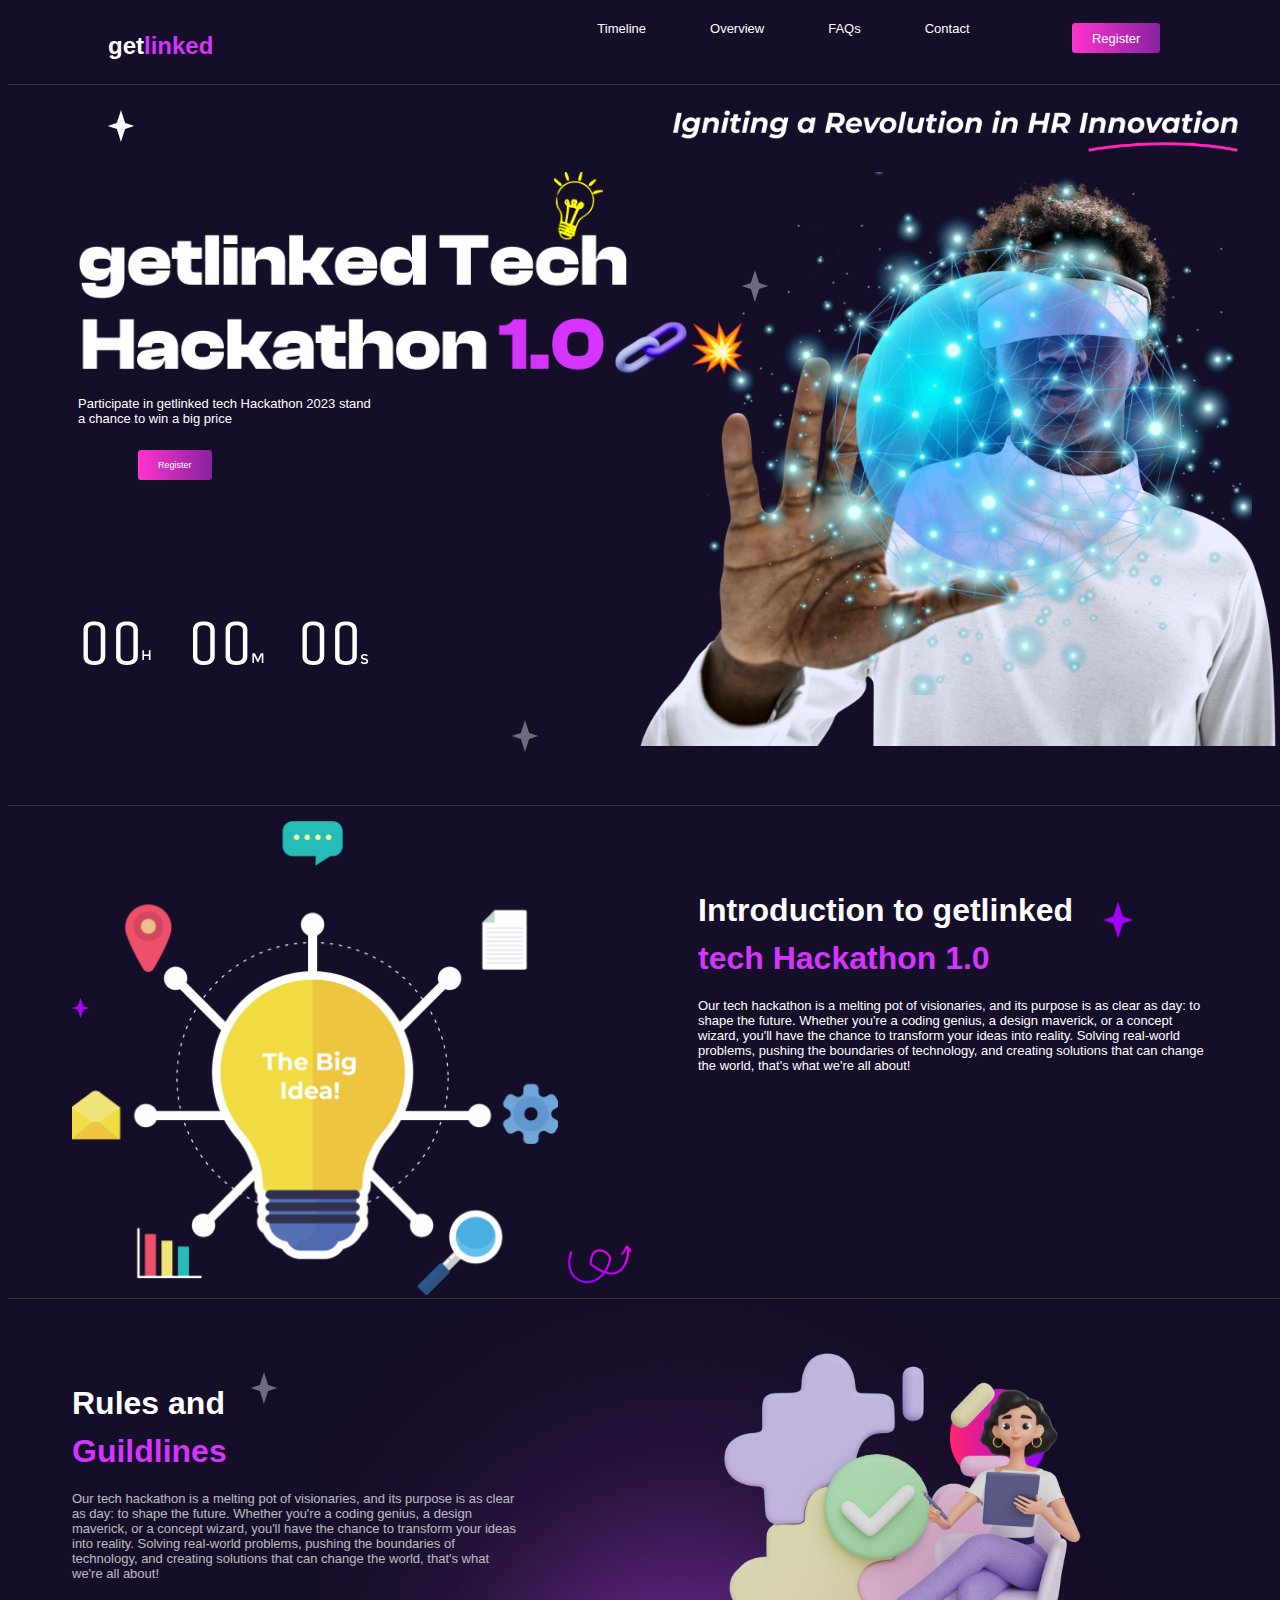
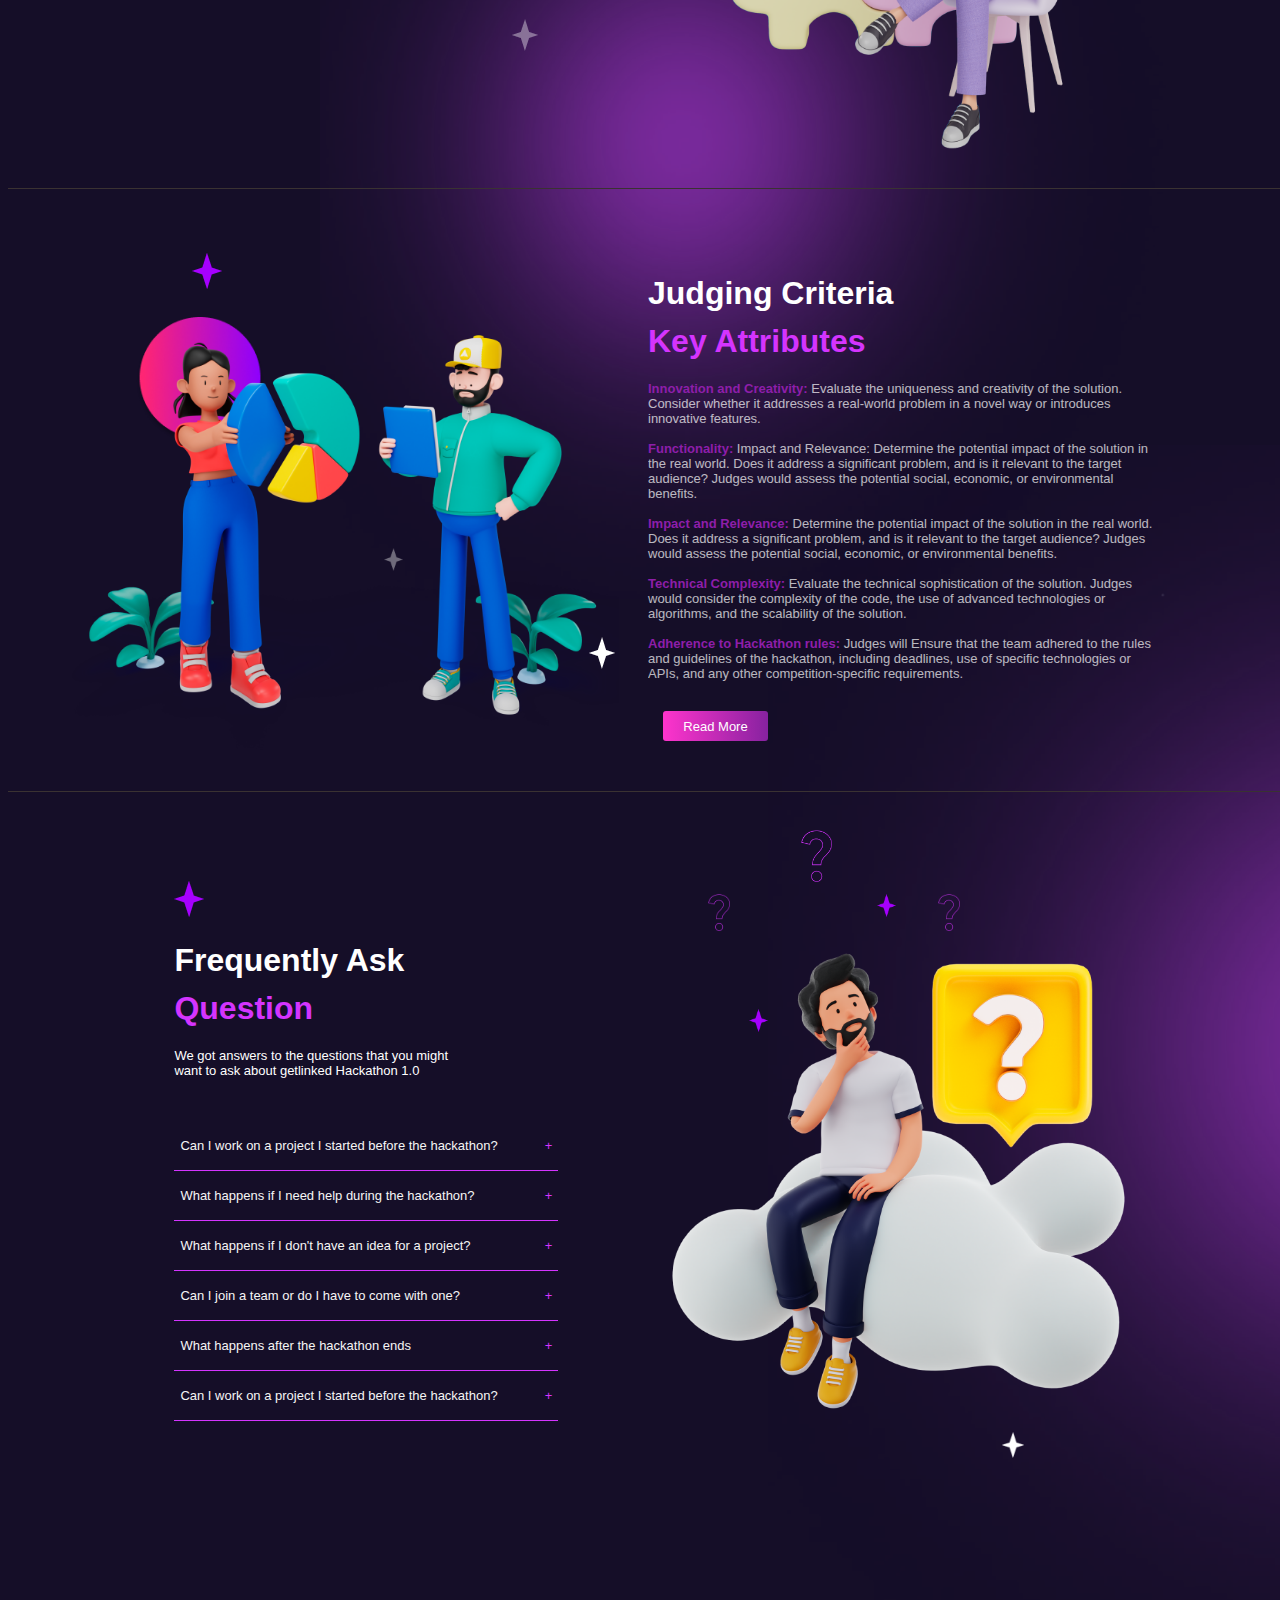
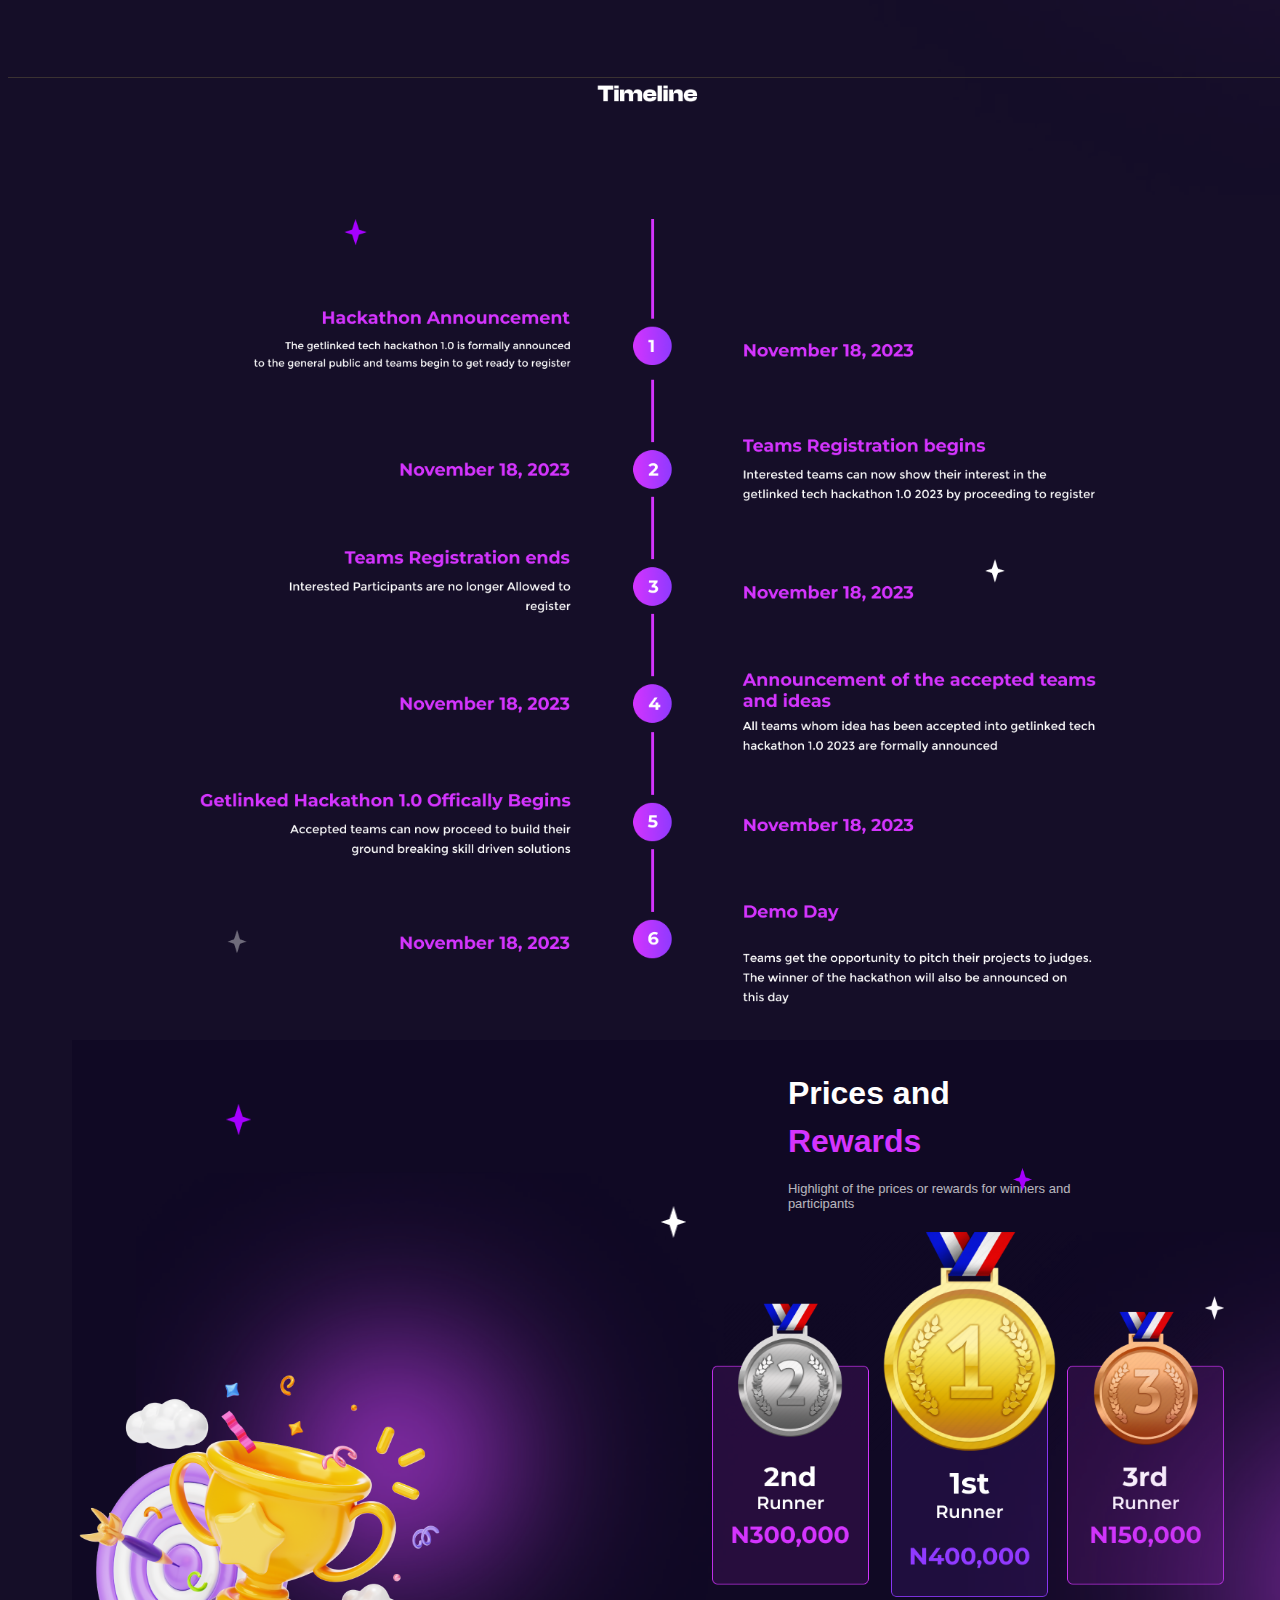
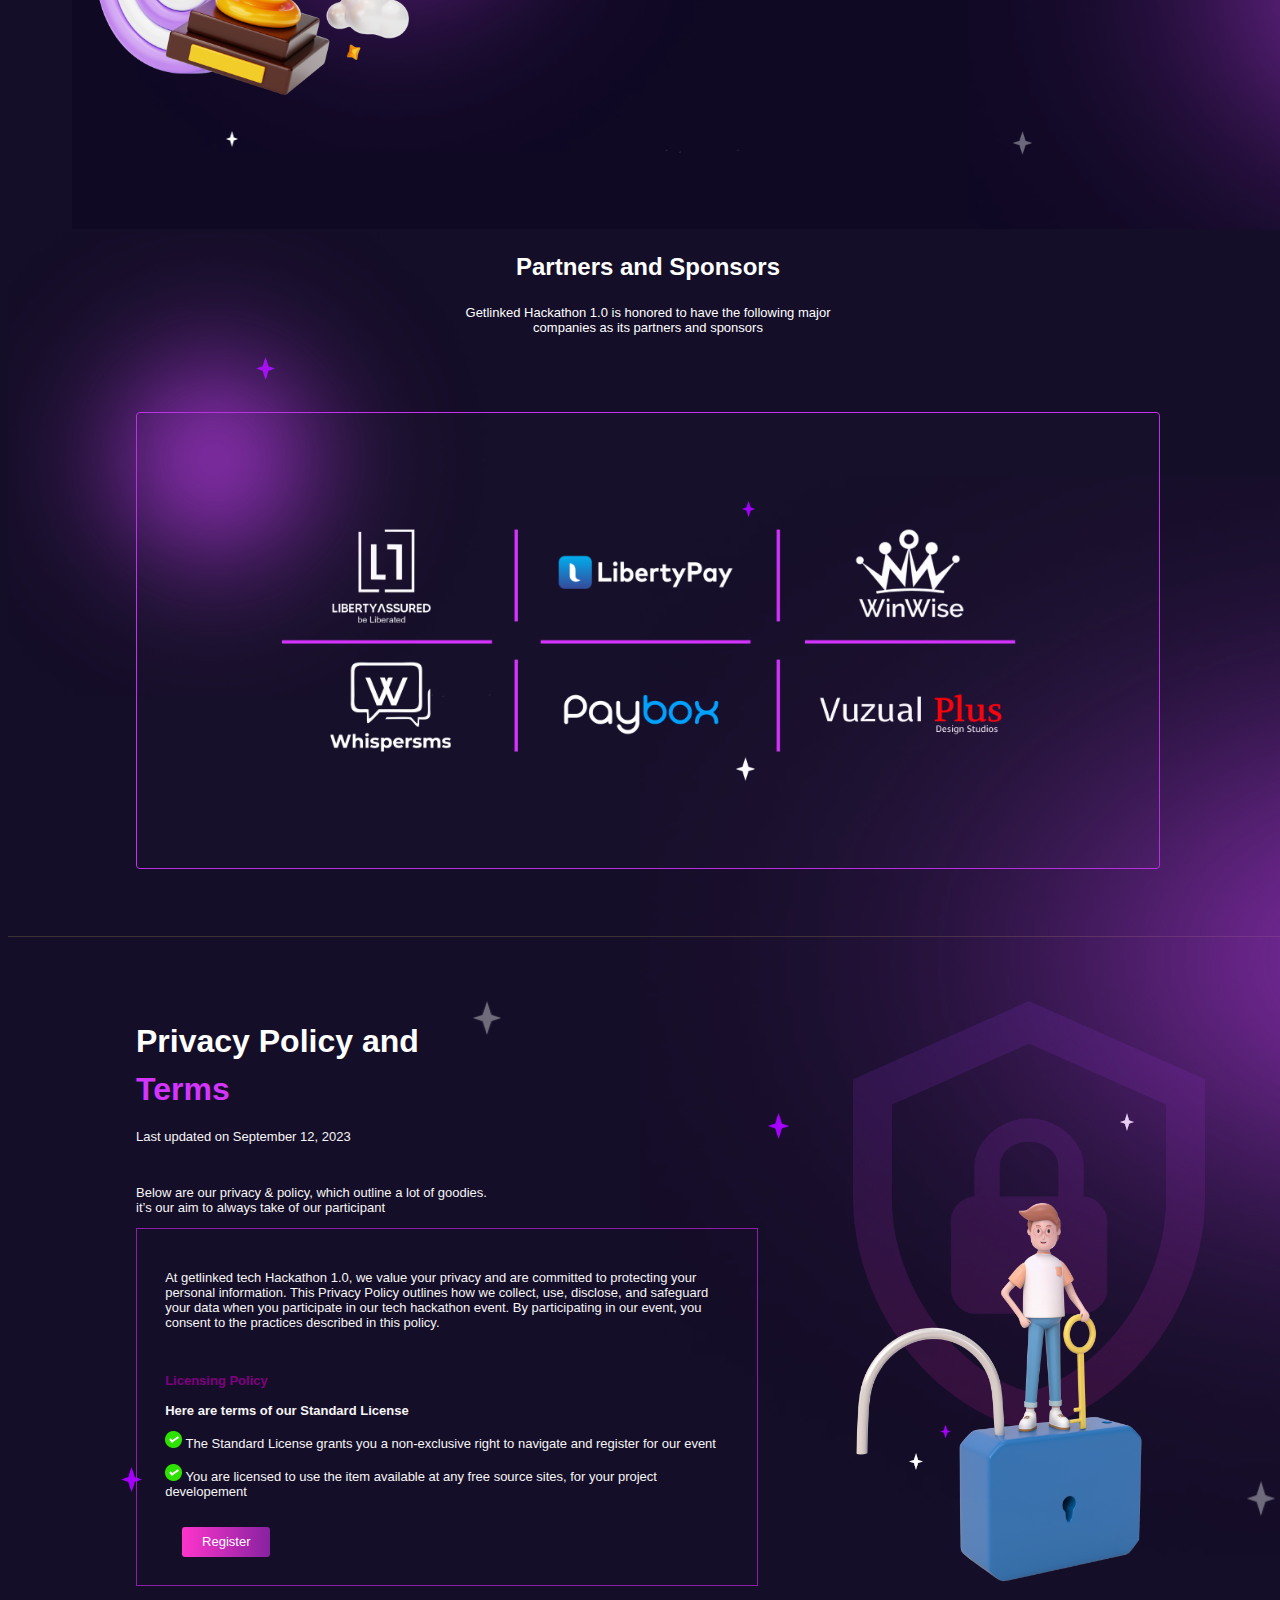
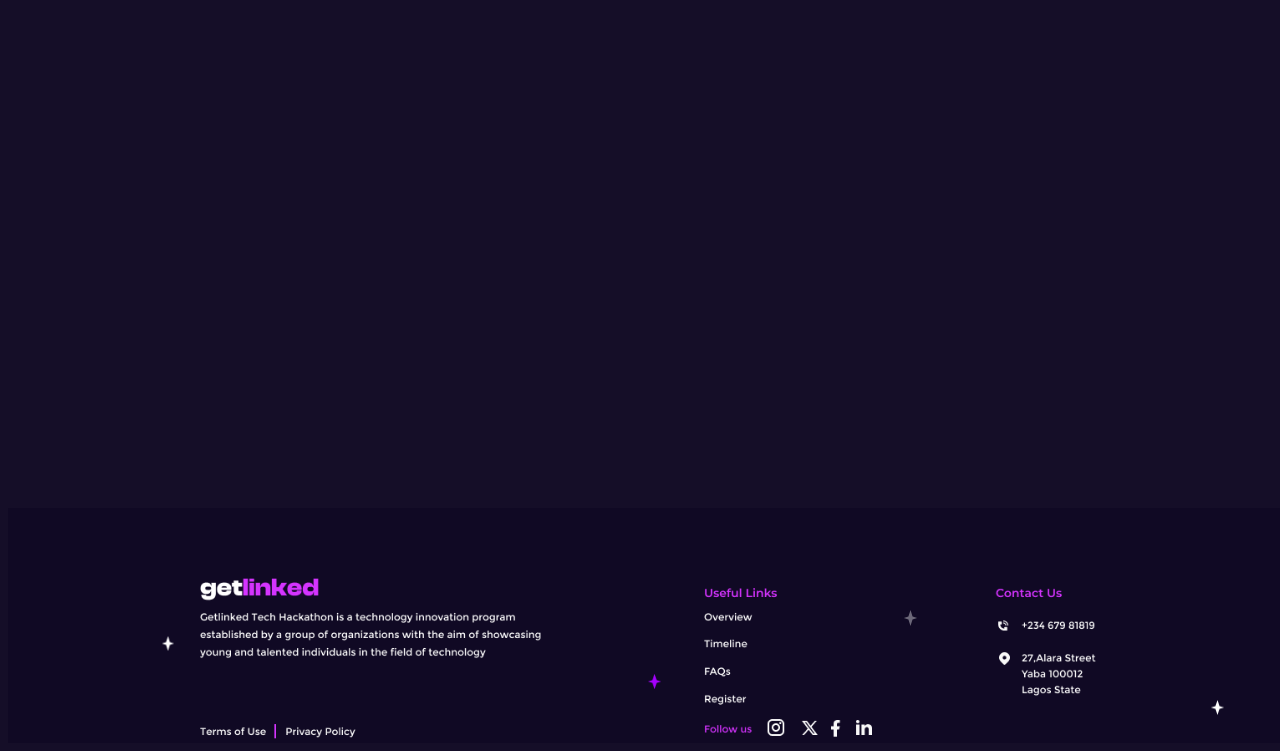
==== commit 561ee18d: "Update index.html" ====
--- a/index.html
+++ b/index.html
@@ -19,7 +19,7 @@
   <div class="afterNav--1">
     <span id="span1">
     <img src="/images/Igniting a Revolution in HR Innovation.png" class="afterNav--1-img-1"/>
-    <img src="/images/star (2).png" style="width:1.9%"/>
+    <img src="/images/star (2).png" id="star02"/>
    </span><br>
     <img src="/images/Vector 4.png" width="150px" style="float:right" id="vector1"/>
   </div>
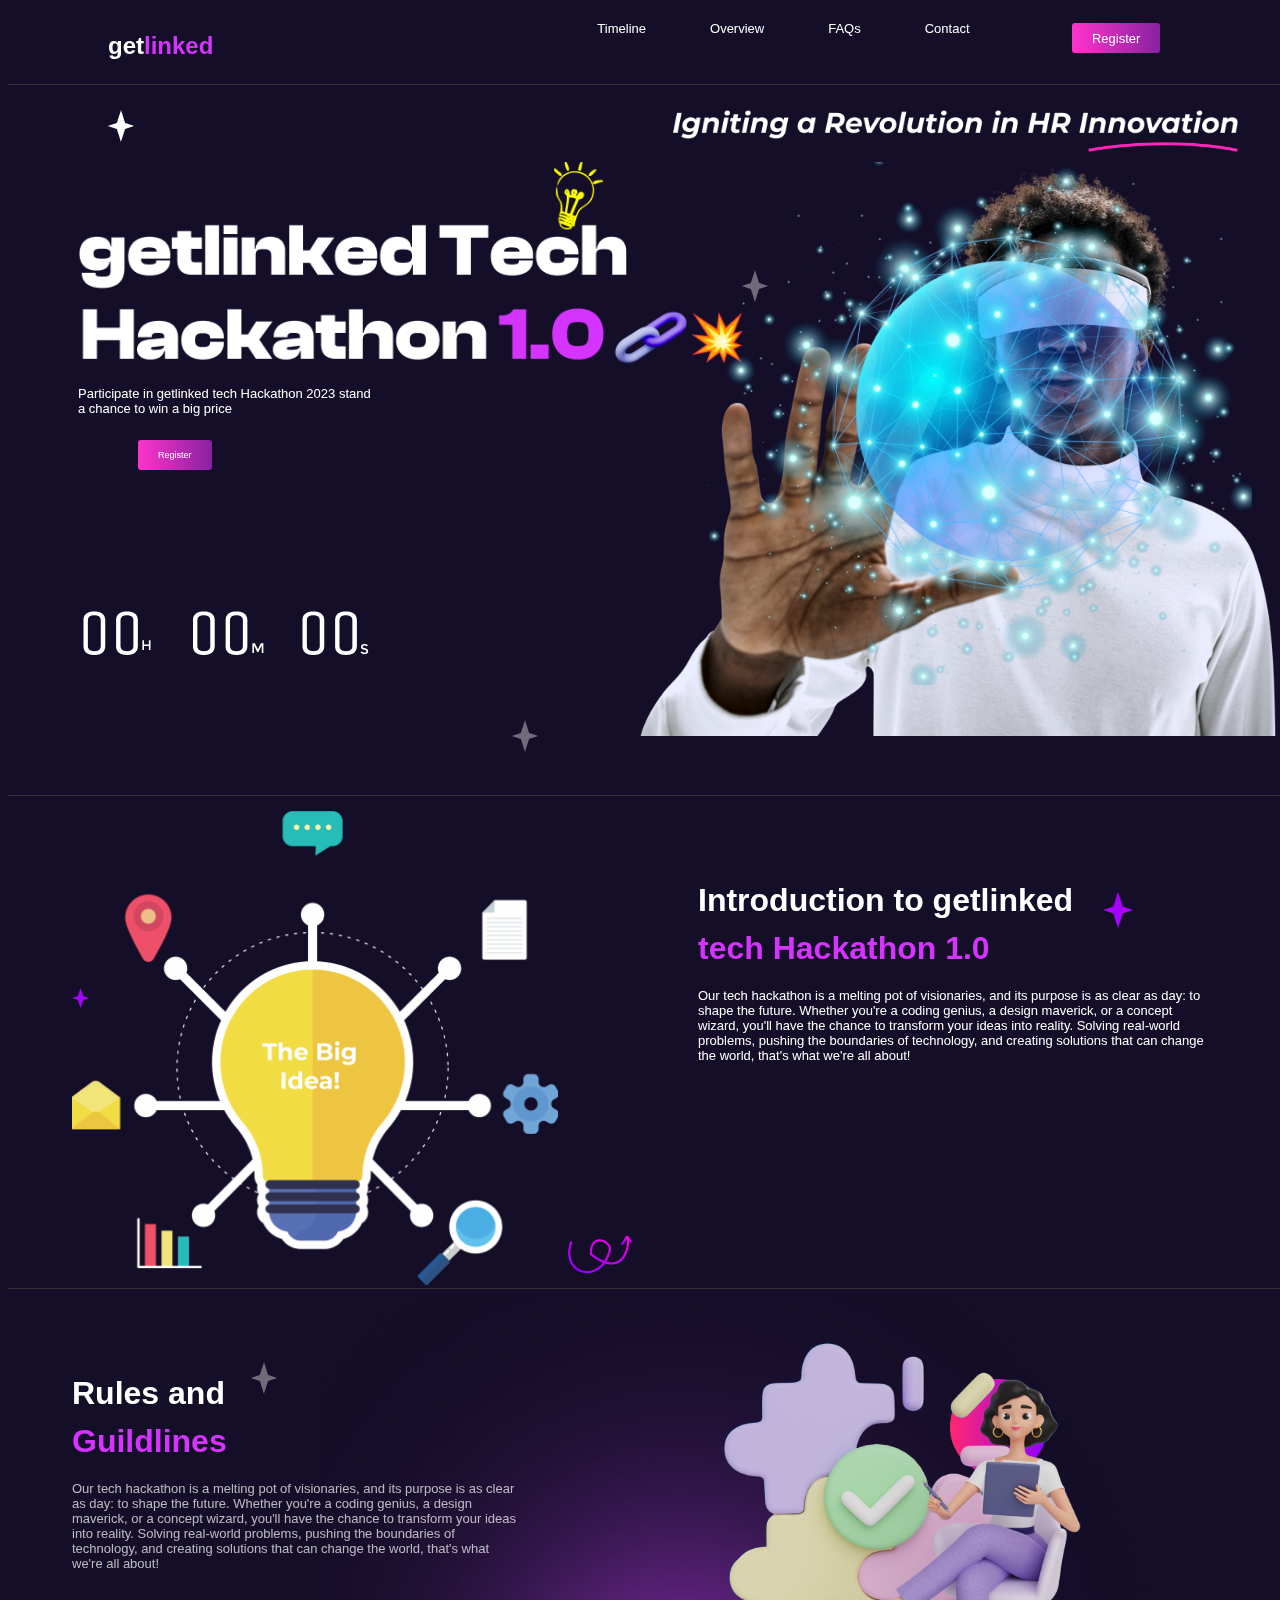
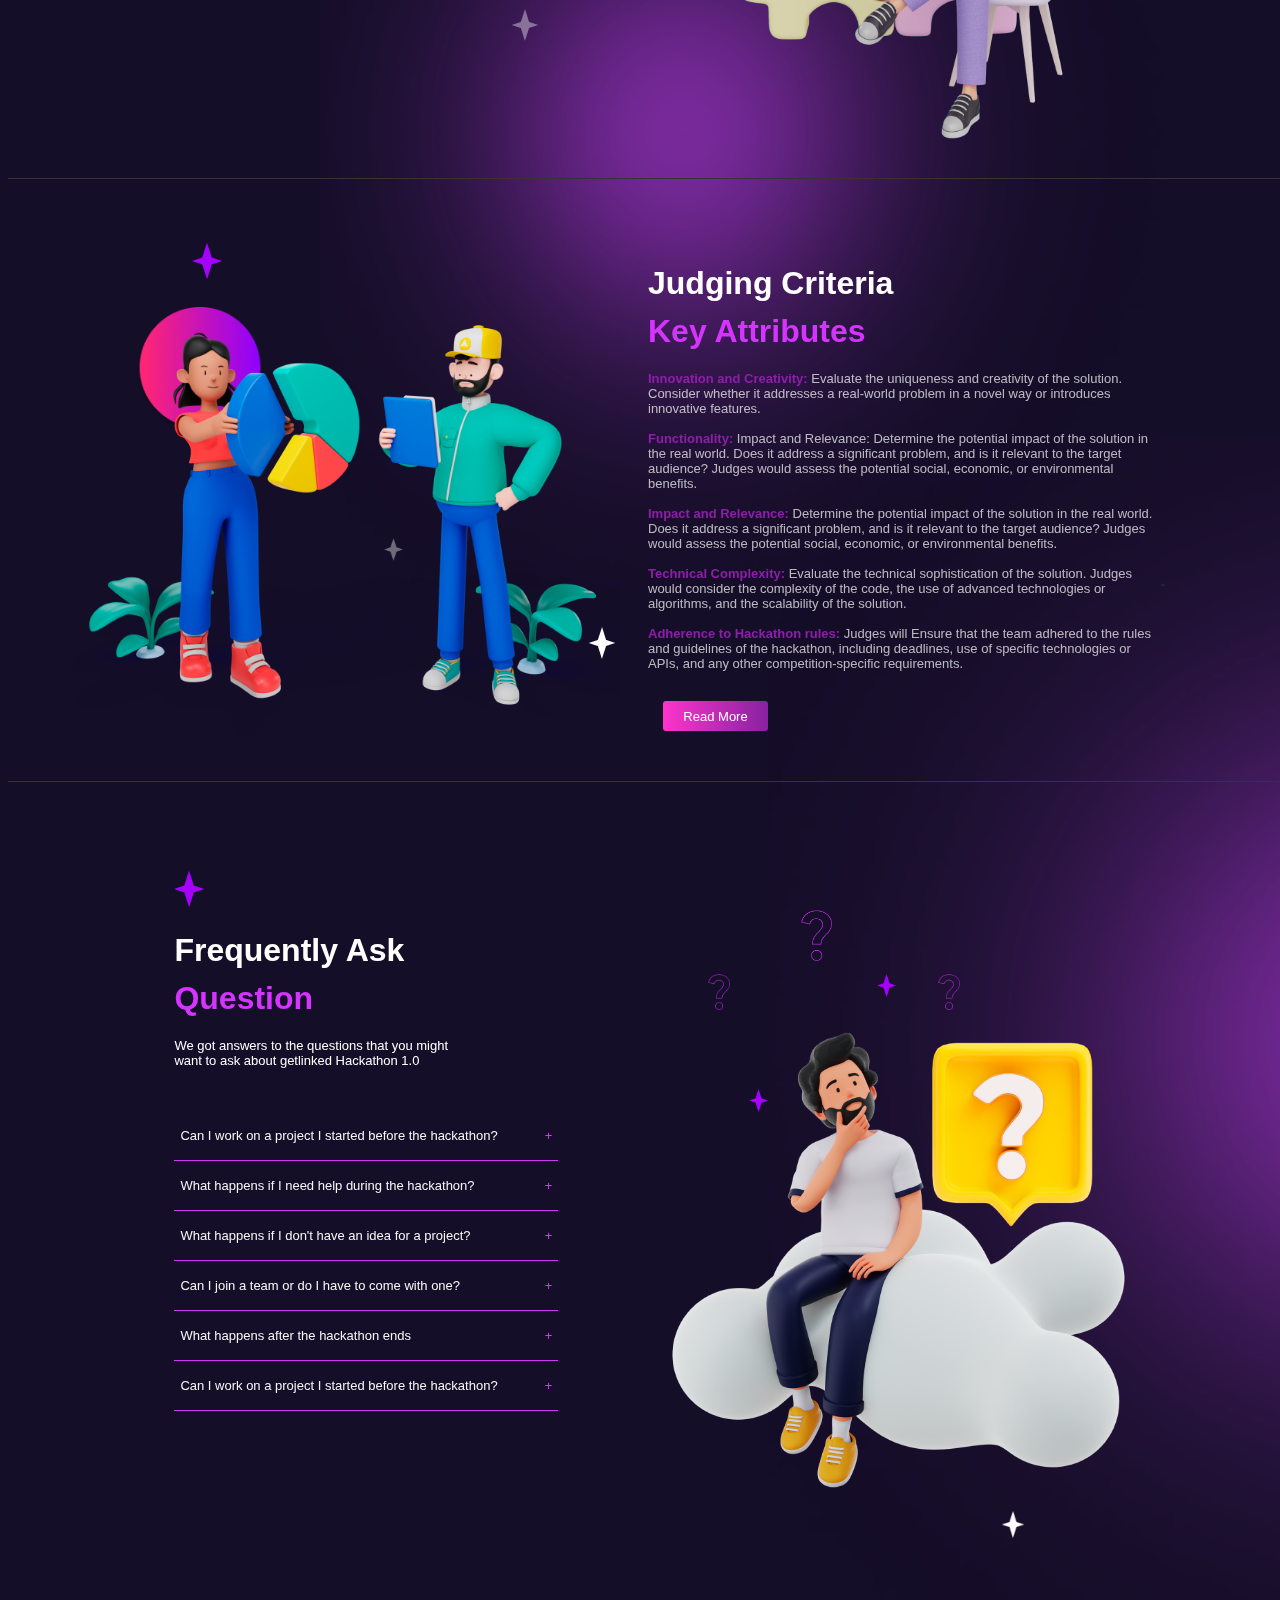
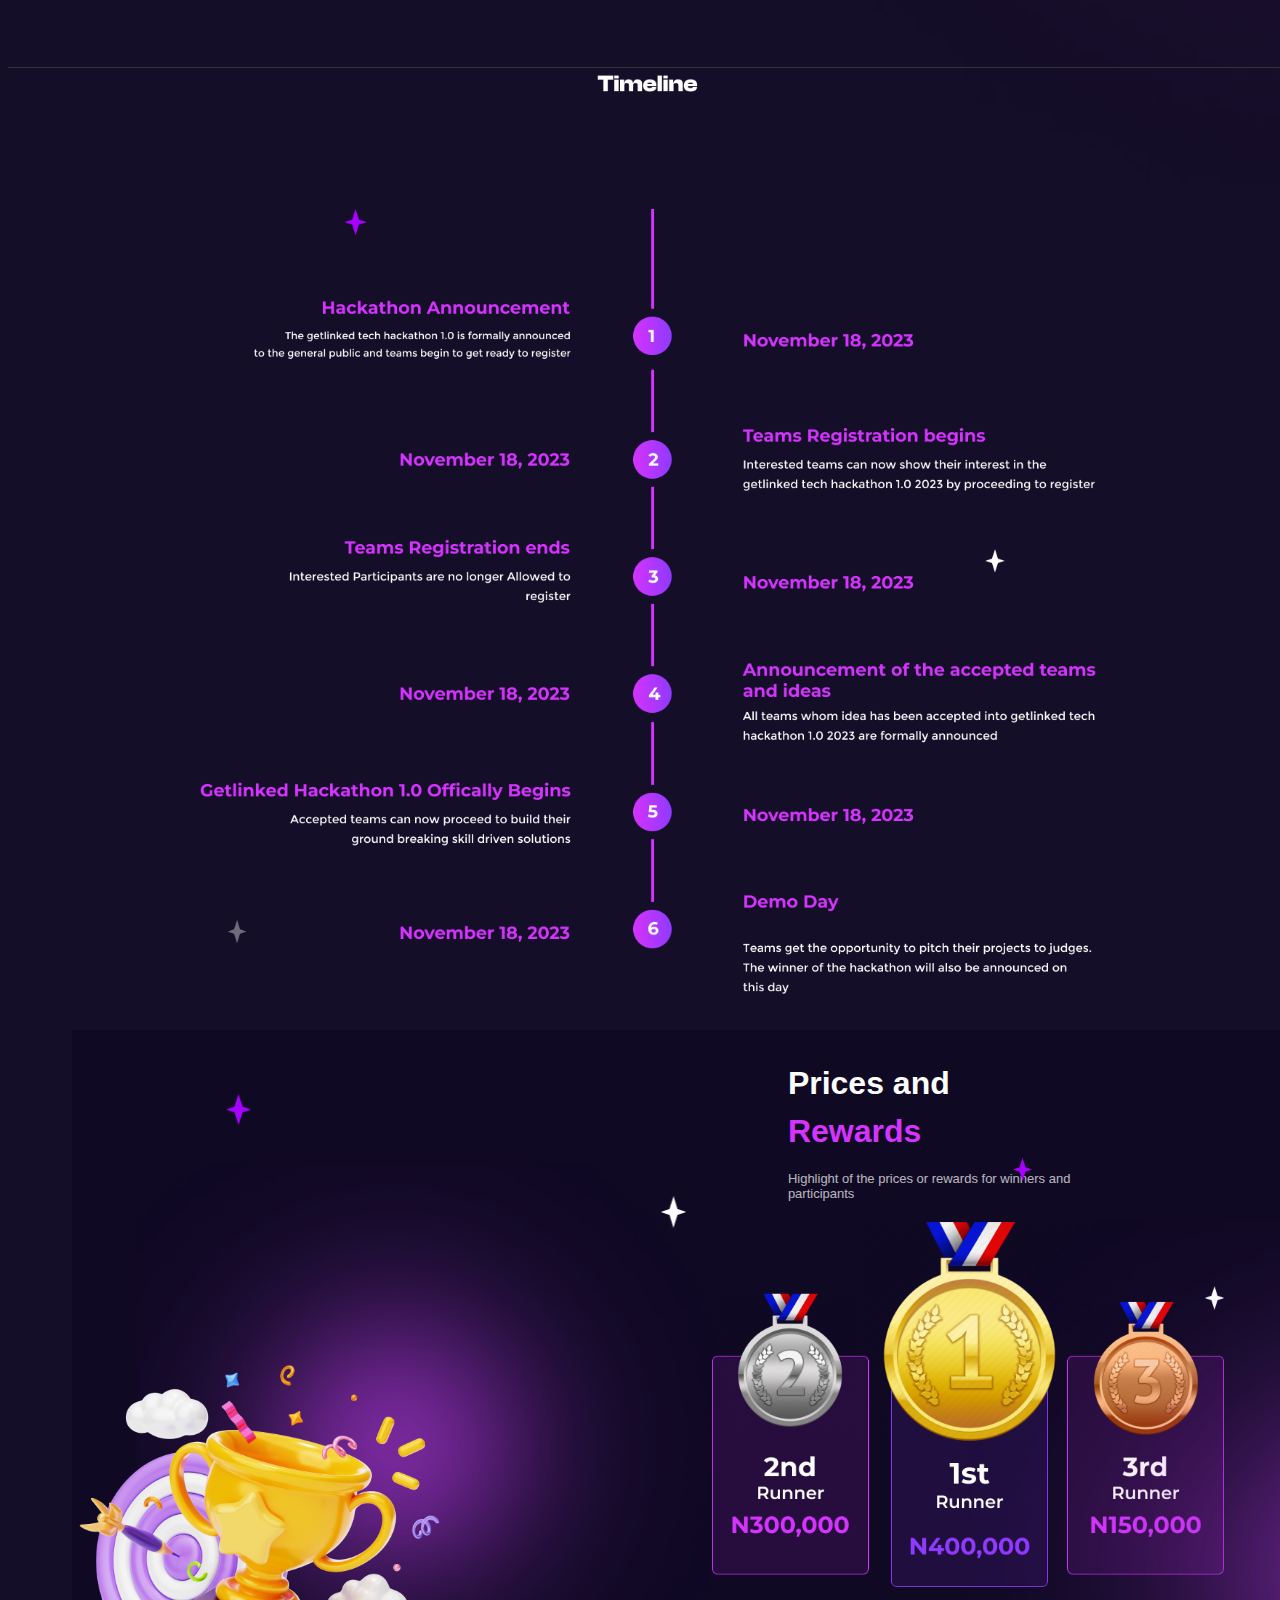
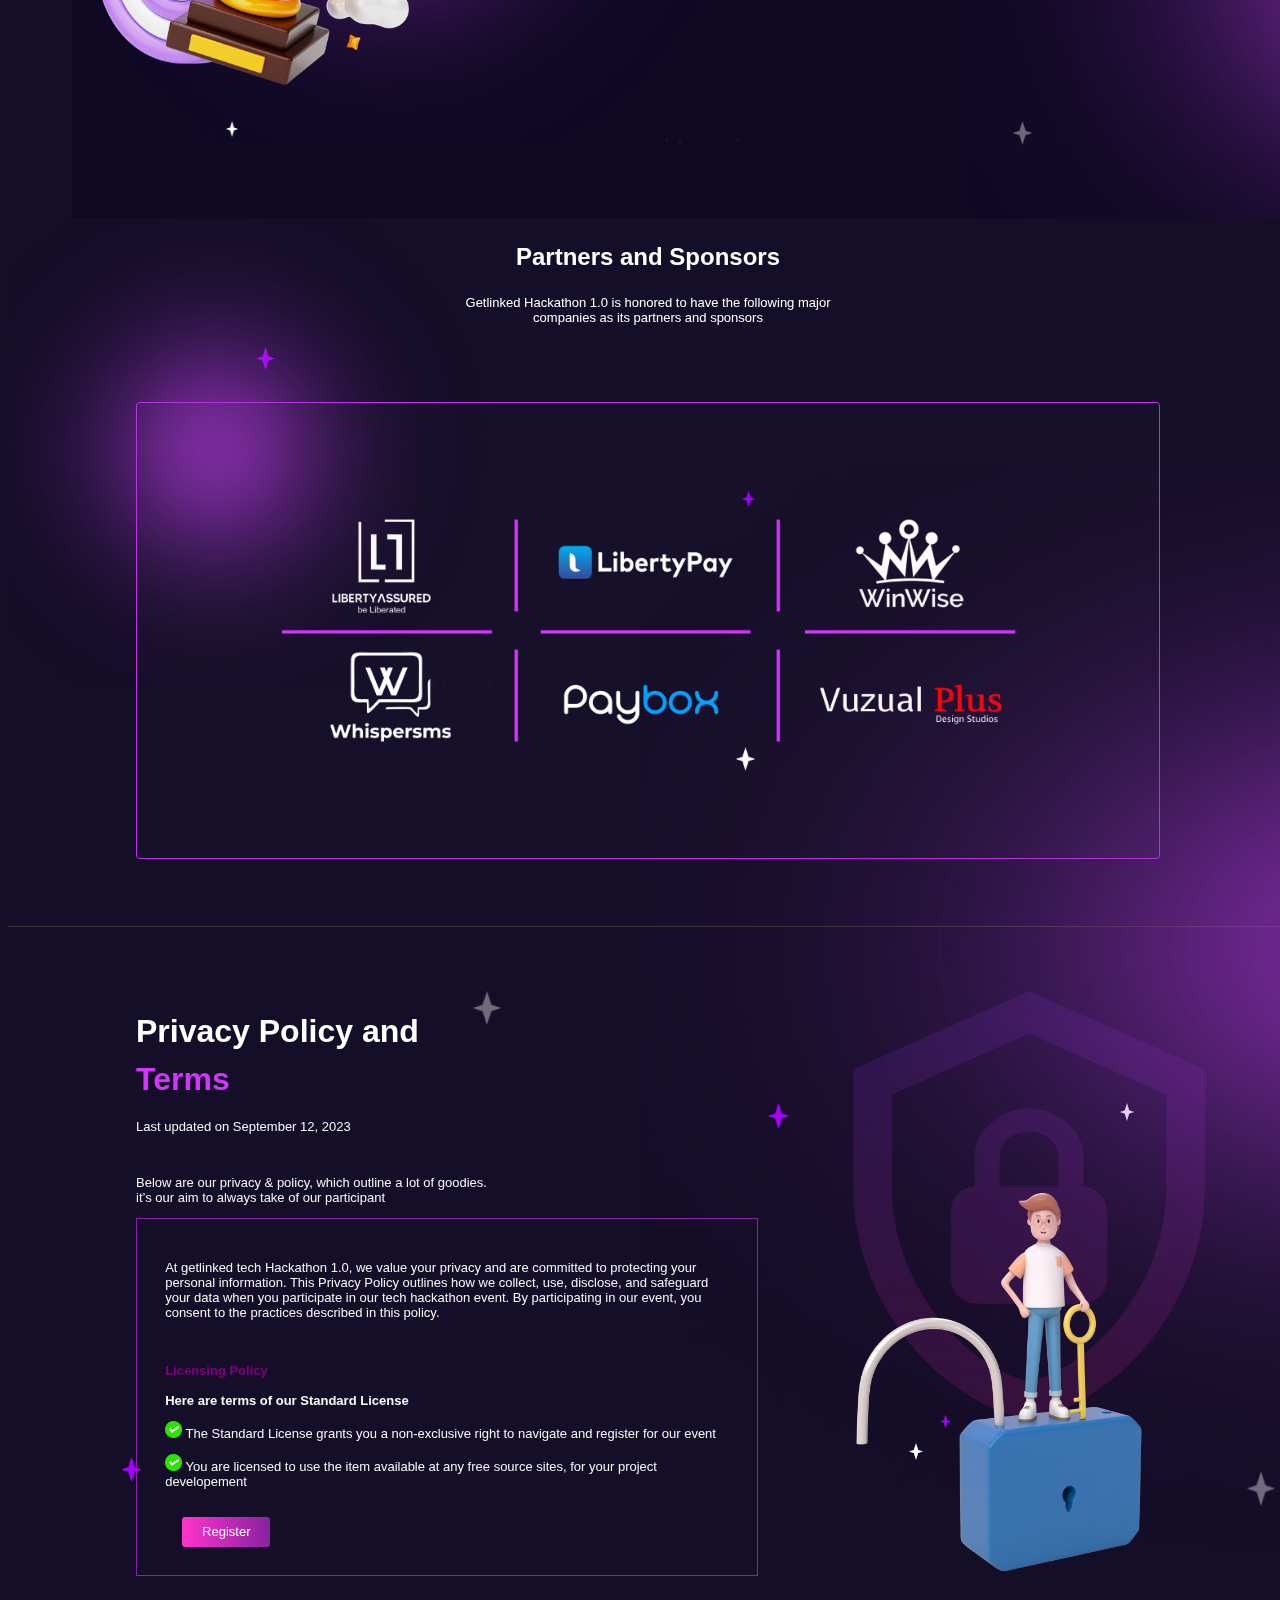
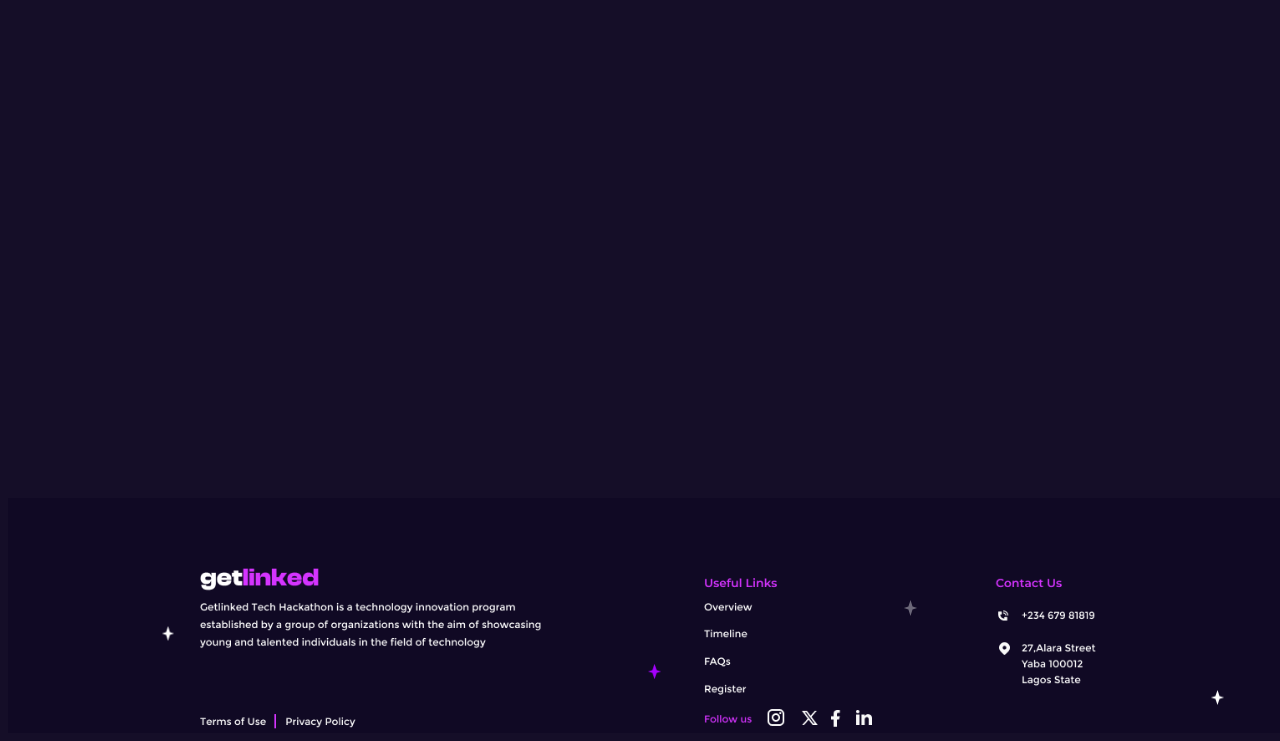
==== commit 8cae83aa: "Update index.html" ====
--- a/index.html
+++ b/index.html
@@ -7,6 +7,7 @@
     <link rel="stylesheet" href="index.css">
 </head>
 <body>
+    <div class="container">
   <Nav class="myNav">
 <p class="title">get<span class="title-ext">linked</span></p>
 <p id="Timeline">Timeline</p>
@@ -229,5 +230,6 @@
 <img src="/images/Footer contents.png" class="afterNav--11--img1"/><br>
 <small>All rights reserved. &copy;getlinked Ltd.</small>
   </div>
+    </div>
 </body>
 </html>
--- a/index.css
+++ b/index.css
@@ -626,6 +626,12 @@
     font-size: small;
      width:100%;
 }
+    #star02{
+        width:2%;
+        position:absolute;
+        top:15%;
+        left:8%;
+    }
 body{
     background-color: #150E28;
     width: 100%;
@@ -705,27 +711,26 @@
   
 }
 .afterNav--2--img1{
-    width: 45%;
-    height: auto;
-    float: right;
+    height: auto;
     z-index: 1;
-    position: inherit;
-    margin-right: 3%;
+    position: absolute;
+    left:8%;
     
     
+    
 }
 .afterNav--2--img2{
-    width: 50%;
-    height: auto;
-    position: relative;
-    right:0;
+    height: auto;
+    position: absolute;
+    left:10%;
     z-index: -1;
 }
 .afterNav--2--img3{
-    width:52%;
     height: auto;
     z-index: -2;
-    position: relative;
+    top:17%;
+    left:3%;
+    position: absolute;
 }
 .afterNav--2--img5{
     position: relative;
